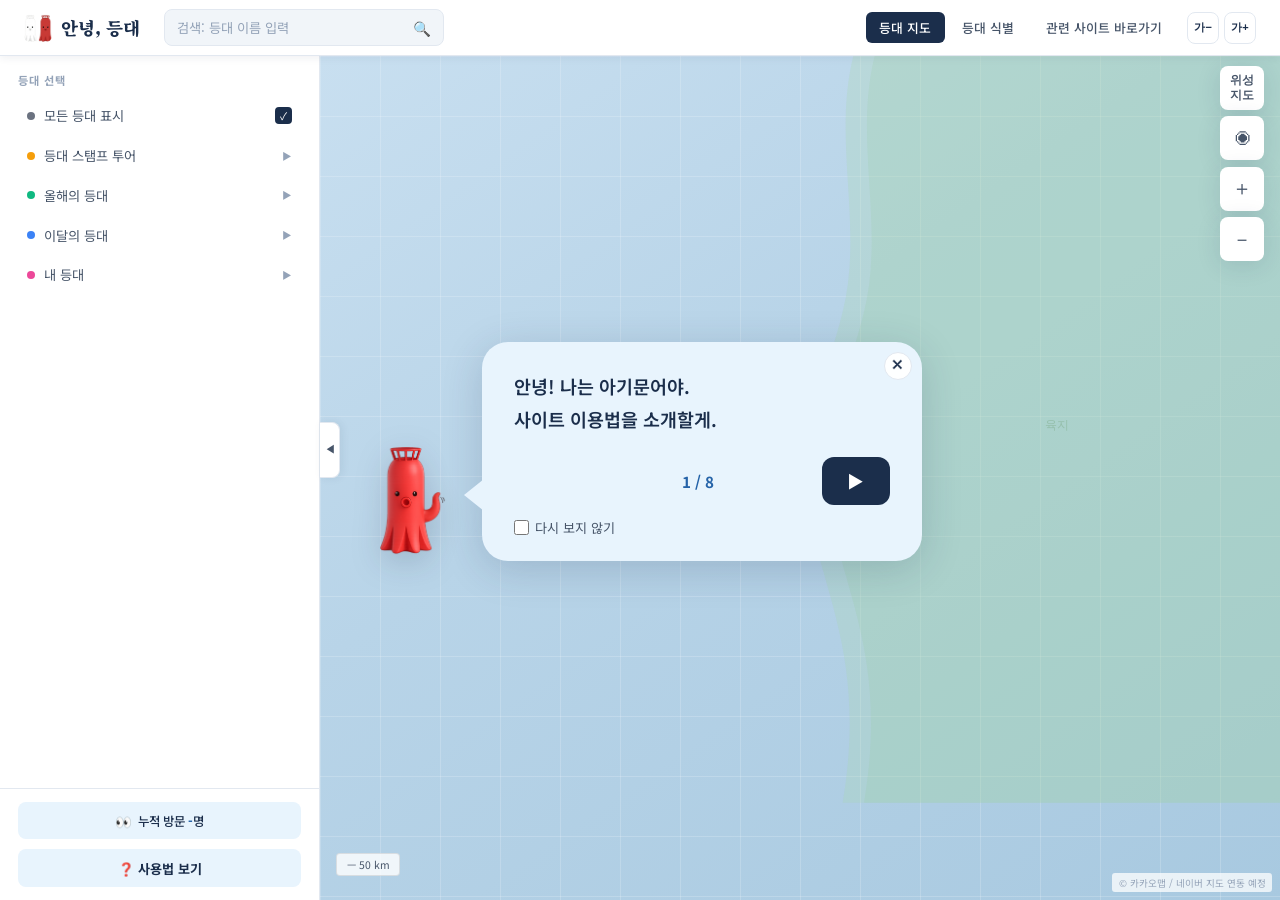
==== index.html @ 9ef46d55 "Add files via upload" ====
<!DOCTYPE html>
<html lang="ko">
<head>
<meta charset="UTF-8">
<meta name="viewport" content="width=device-width, initial-scale=1.0">
<title>안녕, 등대</title>
<link rel="preconnect" href="https://fonts.googleapis.com">
<link href="https://fonts.googleapis.com/css2?family=Noto+Sans+KR:wght@300;400;500;700&family=Noto+Serif+KR:wght@600;900&display=swap" rel="stylesheet">

<link rel="stylesheet" href="style.css">

<!-- config.js 먼저 불러오기 (API 키) -->
<script src="config.js"></script>
<script src="lighthouses.js"></script>
<script src="lighthouses_custom.js"></script>  
<script src="stamp_data.js"></script>
<script src="year_data.js"></script> 
<script src="monthly_lighthouse.js"></script>
</head>
<body>

<!-- 아이콘 심볼 정의 (화면에 보이지 않음) -->
<svg style="display:none" aria-hidden="true">
  <symbol id="icon-lighthouse" viewBox="0 0 24 24" fill="none">
    <path d="M10 21V10.5L12 3l2 7.5V21" stroke="currentColor" stroke-width="1.5" stroke-linejoin="round" stroke-linecap="round"/>
    <path d="M8.5 21h7" stroke="currentColor" stroke-width="1.5" stroke-linecap="round"/>
    <path d="M10.3 13.5h3.4M10.1 17h3.8" stroke="currentColor" stroke-width="1.3" stroke-linecap="round"/>
    <path d="M8.7 6.3l-1.7-1M15.3 6.3l1.7-1" stroke="currentColor" stroke-width="1.3" stroke-linecap="round"/>
  </symbol>
</svg>
<!-- 링크 모음 오버레이 -->
<div id="links-overlay">
  <div id="links-card">
    <div id="links-title">관련사이트 바로가기</div>
    <button id="links-close">✕</button>
    <div id="links-body">
      <a href="https://cafe.naver.com/lighthousetour" target="_blank" class="link-item link-item-compact">
        <span class="link-icon">☕</span>
        <div class="link-info">
          <div class="link-name">커뮤니티 바로가기</div>
        </div>
        <span class="link-arrow">→</span>
      </a>
      <a href="https://www.lighthouse-museum.or.kr/sea/passport" target="_blank" class="link-item link-item-compact">
        <span class="link-icon">🏆</span>
        <div class="link-info">
          <div class="link-name">스탬프투어 신청하기</div>
        </div>
        <span class="link-arrow">→</span>
        </a>
      <a href="https://island.theksa.co.kr/" target="_blank" class="link-item link-item-compact">
        <span class="link-icon">🛳️</span>
        <div class="link-info">
          <div class="link-name">선박 예약하기</div>
        </div>
        <span class="link-arrow">→</span>
        </a>

      <!-- 체험숙소 신청하기 섹션 -->
      <div class="link-section-title no-border">체험숙소 신청하기</div>
      <div class="link-section-desc">등대 관사에서 즐기는 특별한 하룻밤,<br>지금 예약하세요</div>
      <a href="https://yeosu.mof.go.kr/ko/page.do?menuIdx=3971" target="_blank" class="link-item link-item-compact">
        <div class="link-info">
          <div class="link-name">거문도 등대</div>
        </div>
        <span class="link-arrow">→</span>
      </a>
      <a href="https://ulsan.mof.go.kr/ko/page.do?menuIdx=844" target="_blank" class="link-item link-item-compact">
        <div class="link-info">
          <div class="link-name">간절곶 등대</div>
        </div>
        <span class="link-arrow">→</span>
      </a>
      <a href="https://busan.mof.go.kr/ko/experience/lighthouse3/receptUser.do?menuIdx=4593" target="_blank" class="link-item link-item-compact">
        <div class="link-info">
          <div class="link-name">가덕도 등대</div>
        </div>
        <span class="link-arrow">→</span>
      </a>

      <div id="visit-counter-modal" class="visit-counter">
        <span class="visit-counter-icon">👀</span>
        <span class="visit-counter-text">누적 방문 <span id="visit-count-num-modal">-</span>명</span>
      </div>
      </div>
      </div>
    </div>
  </div>
</div>

<!-- ── HEADER ── -->
<header id="header">
  <a href="index.html" class="logo">
    <img src="문어등대.png" style="width:28px; height:28px; border-radius:6px; object-fit:cover;">
    <span>안녕, 등대</span>
  </a>

  <div class="header-search" style="position:relative;">
  <input type="text" id="search-input" placeholder="검색: 등대 이름 입력" autocomplete="off">
  <span class="search-icon">🔍</span>
  <!-- ★ 추가: 검색 결과 드롭다운 -->
  <div id="search-dropdown"></div>
</div>

<nav>
    <a href="#" class="active">등대 지도</a>
    <a href="news.html">등대 식별</a>
    <a href="#" id="btn-links">관련 사이트 바로가기</a>
    <div class="font-size-control">
      <button id="font-size-down" title="글자 작게">가−</button>
      <button id="font-size-up" title="글자 크게">가+</button>
    </div>
  </nav>
</header>


<!-- ── APP LAYOUT ── -->
<div id="app">

  <!-- 패널 토글 버튼 -->
  <button id="panel-toggle" title="패널 접기/펼치기">◀</button>

  <!-- LEFT PANEL -->
  <aside id="panel">

    <!-- 옵션 필터 -->
    <div class="panel-section">
      <div class="panel-section-title">등대 선택</div>
      <div class="filter-list" id="filter-list">

        <!-- 모든 등대 표시 -->
        <div class="filter-item" id="btn-all">
          <div class="filter-check" id="check-all">✓</div>
          <div class="filter-dot" style="background:#6b7280;"></div>
          모든 등대 표시 <span id="cnt-all" style="font-size:10px;color:#9ca3af;margin-left:2px"></span>
        </div>

        <!-- 스탬프 투어 -->
        <div class="filter-group">
          <div class="filter-item filter-parent" id="toggle-stamp">
            <div class="filter-dot" style="background:#f59e0b;"></div>
            등대 스탬프 투어 <span id="cnt-stamp" style="font-size:10px;color:#9ca3af;margin-left:2px"></span>
            <span class="filter-arrow" id="arrow-stamp">▶</span>
          </div>
          <div class="filter-children" id="stamp-group">
            <div class="filter-item filter-child" data-group="stamp" data-key="stamp-all">
              <div class="filter-check">✓</div>모두 표시
            </div>
            <div class="filter-item filter-child" data-group="stamp" data-key="stamp-beautiful">
              <div class="filter-check">✓</div>아름다운 등대 <span id="cnt-stamp-beautiful" style="font-size:10px;color:#9ca3af"></span>
            </div>
            <div class="filter-item filter-child" data-group="stamp" data-key="stamp-history">
              <div class="filter-check">✓</div>역사가 있는 등대 <span id="cnt-stamp-history" style="font-size:10px;color:#9ca3af"></span>
            </div>
            <div class="filter-item filter-child" data-group="stamp" data-key="stamp-fun">
              <div class="filter-check">✓</div>재미있는 등대 <span id="cnt-stamp-fun" style="font-size:10px;color:#9ca3af"></span>
            </div>
            <div class="filter-item filter-child" data-group="stamp" data-key="stamp-rich">
              <div class="filter-check">✓</div>풍요의 등대 <span id="cnt-stamp-rich" style="font-size:10px;color:#9ca3af"></span>
            </div>
            <div class="filter-item filter-child" data-group="stamp" data-key="stamp-healing">
              <div class="filter-check">✓</div>힐링의 등대 <span id="cnt-stamp-healing" style="font-size:10px;color:#9ca3af"></span>
            </div>
            <div class="filter-item filter-child" data-group="stamp" data-key="stamp-sunrise">
              <div class="filter-check">✓</div>일출이 멋진 등대 <span id="cnt-stamp-sunrise" style="font-size:10px;color:#9ca3af"></span>
            </div>
            <a href="https://www.lighthouse-museum.or.kr/sea/passport" target="_blank" class="stamp-site-link">
              → 관련 사이트 보러가기
            </a>
          </div>
        </div>

        <!-- 올해의 등대 -->
        <div class="filter-group">
          <div class="filter-item filter-parent" id="toggle-year">
            <div class="filter-dot" style="background:#10b981;"></div>
            올해의 등대 <span id="cnt-year" style="font-size:10px;color:#9ca3af;margin-left:2px"></span>
            <span class="filter-arrow" id="arrow-year">▶</span>
          </div>
          <div class="filter-children" id="year-group">
            <div class="filter-item filter-child" data-group="year" data-key="year-all">
              <div class="filter-check">✓</div>모두 표시
            </div>
            <div class="filter-item filter-child" data-group="year" data-key="year-2025">
              <div class="filter-check">✓</div>2025
            </div>
            <div class="filter-item filter-child" data-group="year" data-key="year-2024">
              <div class="filter-check">✓</div>2024
            </div>
            <div class="filter-item filter-child" data-group="year" data-key="year-2023">
              <div class="filter-check">✓</div>2023
            </div>
            <div class="filter-item filter-child" data-group="year" data-key="year-2022">
              <div class="filter-check">✓</div>2022
            </div>
            <div class="filter-item filter-child" data-group="year" data-key="year-2021">
              <div class="filter-check">✓</div>2021
            </div>
            <div class="filter-item filter-child" data-group="year" data-key="year-2019">
              <div class="filter-check">✓</div>2019
            </div>
          </div>
        </div>

        <!-- 이달의 등대 -->
        <div class="filter-group">
          <div class="filter-item filter-parent" id="toggle-month">
            <div class="filter-dot" style="background:#3b82f6;"></div>
            이달의 등대 <span id="cnt-month" style="font-size:10px;color:#9ca3af;margin-left:2px"></span>
            <span class="filter-arrow" id="arrow-month">▶</span>
          </div>
          <div class="filter-children" id="month-group">
            <div class="filter-item filter-child" data-group="month" data-key="month-all">
              <div class="filter-check">✓</div>모두 표시
            </div>
            <div class="month-selects">
              <select id="month-year-select" class="month-select">
                <option value="">년도 선택</option>
                <option>2026</option><option>2025</option><option>2024</option><option>2023</option>
                <option>2022</option><option>2021</option><option>2020</option>
                <option>2019</option>
              </select>
              <select id="month-month-select" class="month-select">
                <option value="">월 선택</option>
                <option value="1">1월</option><option value="2">2월</option>
                <option value="3">3월</option><option value="4">4월</option>
                <option value="5">5월</option><option value="6">6월</option>
                <option value="7">7월</option><option value="8">8월</option>
                <option value="9">9월</option><option value="10">10월</option>
                <option value="11">11월</option><option value="12">12월</option>
              </select>
              <a href="https://www.lighthouse-museum.or.kr/sea/article/lighthouse/list" target="_blank" class="stamp-site-link">
              → 관련 사이트 보러가기
            </a>
         </div>
        </div>
      </div>

        <!-- 내 등대 -->
        <div class="filter-group">
          <div class="filter-item filter-parent" id="toggle-my">
            <div class="filter-dot" style="background:#ec4899;"></div>
            내 등대
            <span class="filter-arrow" id="arrow-my">▶</span>
          </div>
          <div class="filter-children" id="my-group">
            <div class="filter-item filter-child" data-group="my" data-key="my-visited">
              <div class="filter-check">✓</div>다녀온 등대
            </div>
            <div class="filter-item filter-child" data-group="my" data-key="my-wishlist">
              <div class="filter-check">✓</div>가고 싶은 등대
            </div>
          </div>
        </div>
    </div>
  </div>

  <div class="panel-footer">
    <div id="visit-counter" class="visit-counter">
      <span class="visit-counter-icon">👀</span>
      <span class="visit-counter-text">누적 방문 <span id="visit-count-num">-</span>명</span>
    </div>
    <button id="btn-tutorial" class="btn-tutorial">❓ 사용법 보기</button>
  </div>
  </aside>

  <!-- MAP -->
  <div id="map-wrap">
    <div id="map-container">

      <!-- 해안선 SVG (장식) -->
      <svg class="map-coast" viewBox="0 0 900 700" preserveAspectRatio="xMidYMid slice" xmlns="http://www.w3.org/2000/svg">
        <path d="M500,0 C480,80 510,160 490,240 C470,320 440,360 460,440 C480,520 510,580 490,700 L900,700 L900,0 Z"
              fill="rgba(168,216,168,0.25)" />
        <path d="M520,0 C500,80 530,160 510,240 C490,320 460,360 480,440 C500,520 530,580 510,700 L900,700 L900,0 Z"
              fill="rgba(144,200,144,0.15)" />
        <text x="680" y="350" fill="rgba(100,150,100,0.3)" font-size="11" font-family="sans-serif">육지</text>
        <text x="180" y="400" fill="rgba(255,255,255,0.25)" font-size="11" font-family="sans-serif">동해</text>
      </svg>

      <!-- 마커들 -->
      <div id="markers-layer"></div>

      <!-- 지도 컨트롤 -->
      <div class="map-controls">
        <button class="map-ctrl-btn layer-btn" title="레이어">위성<br>지도</button>
        <button class="map-ctrl-btn" title="현위치">⦿</button>
        <button class="map-ctrl-btn" title="확대">＋</button>
        <button class="map-ctrl-btn" title="축소">－</button>
      </div>

      <!-- 모바일 전용: 글자 크기 슬라이더 -->
      <div class="mobile-font-size-slider">
        <span class="font-size-slider-label">가</span>
        <input type="range" id="mobile-font-size-range" min="0" max="4" step="1" value="1">
        <span class="font-size-slider-label big">가</span>
      </div>

      <div class="map-scale">— 50 km</div>
      <div class="map-attr">© 카카오맵 / 네이버 지도 연동 예정</div>
    </div>
  </div>
</div>

<!-- 등대 사진 전체화면 뷰어 -->
<div id="idx-photo-viewer" onclick="document.getElementById('idx-photo-viewer').style.display='none'" style="
  display:none; position:fixed; inset:0; background:rgba(0,0,0,.92);
  z-index:9999; flex-direction:column; align-items:center; justify-content:center;">
  <button onclick="document.getElementById('idx-photo-viewer').style.display='none'" style="
    position:absolute; top:16px; right:16px; background:rgba(255,255,255,.15);
    border:none; color:#fff; font-size:20px; width:40px; height:40px;
    border-radius:50%; cursor:pointer;">✕</button>
  <img id="idx-photo-viewer-img" onclick="event.stopPropagation()" style="max-width:100%; max-height:85vh; object-fit:contain;">
</div>

<!-- 사용법 튜토리얼 -->
<div id="tutorial-overlay">
  <div class="tutorial-highlight" id="tutorial-highlight"></div>
  <div class="tutorial-wrap" id="tutorial-wrap">
    <img id="tutorial-mascot-img" class="tutorial-mascot-img" src="tutorial-mascot-1.png" alt="등대 안내자">
    <div class="tutorial-bubble" id="tutorial-bubble">
      <button class="tutorial-skip-btn" id="tutorial-skip-btn" title="닫기">✕</button>
      <div class="tutorial-bubble-tail"></div>
      <div class="tutorial-text" id="tutorial-text"></div>
      <div class="tutorial-bottom-row">
        <button class="tutorial-prev-btn" id="tutorial-prev-btn">◀</button>
        <span class="tutorial-progress" id="tutorial-progress"></span>
        <button class="tutorial-next-btn" id="tutorial-next-btn">▶</button>
      </div>
      <label class="tutorial-dismiss-row">
        <input type="checkbox" id="tutorial-dismiss-checkbox">
        다시 보지 않기
      </label>
    </div>
  </div>
</div>

<!-- 팝업 -->
      <div id="popup">
       <div style="position:relative;">
          <div class="popup-img" id="popup-img">
            <div class="popup-img-placeholder" id="popup-emoji">🏛️</div>
            <button class="popup-close" id="popup-close">✕</button>
          </div>
          <div style="position:absolute; bottom:-18px; right:12px; z-index:10;">
            <button id="btn-my-star" onclick="openMyLhModal()" title="내 등대 저장" style="width:36px;height:36px;border-radius:50%;border:2px solid var(--white);background:var(--white);font-size:20px;cursor:pointer;display:flex;align-items:center;justify-content:center;box-shadow:0 2px 8px rgba(0,0,0,0.15);transition:all .15s;">☆</button>
          </div>
        </div>
        <div class="popup-body">
          <div class="popup-header-link" id="popup-header-link">
            <div class="popup-name" id="popup-name">등대 이름</div>
          </div>
          <div class="popup-meta" id="popup-meta"></div>

<!-- 날씨 -->
<div class="popup-weather">
  <div class="weather-icon">☀️</div>
  <div class="weather-info">
    <div class="weather-temp" id="popup-temp">—°</div>
    <div class="weather-desc" id="popup-weather-desc">날씨 정보 준비 중</div>
  </div>
</div>

<!-- 길찾기 버튼 -->
<div class="dir-buttons">
  <button class="dir-btn dir-naver" id="btn-naver">
    네이버지도 길찾기
  </button>
  <button class="dir-btn dir-kakao" id="btn-kakao">
    카카오맵 길찾기
  </button>
</div>

<!-- 정보 더보기 버튼 -->
<button id="btn-detail" style="
  width:100%; padding:.65rem;
  margin-top:.8rem;
  background:var(--white);
  color:var(--navy);
  border:1.5px solid var(--gray2);
  border-radius:8px;
  font-family:var(--font-sans);
  font-size:.82rem; font-weight:600;
  cursor:pointer;
  display:flex; align-items:center; justify-content:center; gap:.4rem;
  transition:background .15s, border-color .15s;
" onmouseover="this.style.background='var(--sky)';this.style.borderColor='var(--ocean)'"
   onmouseout="this.style.background='var(--white)';this.style.borderColor='var(--gray2)'">
  상세정보 보기 &nbsp;›
</button>
        </div>
      </div>

<!-- 모바일 하단 내비게이션 바 -->
<nav id="mobile-nav">
  <button class="mobile-nav-item" id="mobile-sheet-btn">
    <span class="mobile-nav-label">등대 선택</span>
  </button>
  <div style="width:1px; min-width:1px; height:30px; background:#ddd; flex-shrink:0;"></div>  <a href="news.html" class="mobile-nav-item">
    <span class="mobile-nav-label">등대 식별</span>
  </a>
  <div style="width:1px; min-width:1px; height:30px; background:#ddd; flex-shrink:0;"></div>  <button class="mobile-nav-item" id="mobile-links-btn">
    <span class="mobile-nav-label">관련사이트</span>
  </button>
  <div style="width:1px; min-width:1px; height:30px; background:#ddd; flex-shrink:0;"></div>  <button class="mobile-nav-item" id="mobile-tutorial-btn">
    <span class="mobile-nav-label">사용법</span>
  </button>
</nav>

<!-- 모바일 하단 시트 (필터/팝업 공용) -->
<div id="mobile-sheet">
  <div id="mobile-sheet-handle">
    <div id="mobile-sheet-handle-bar"></div>
  </div>
  <div id="mobile-sheet-content"></div>
</div>
<div id="mobile-overlay"></div>

<!-- toast -->
<div id="toast"></div>

<script>
  // stamp_data.js 전역 변수로 연결
window.STAMP_DATA = (typeof STAMP_DATA !== "undefined") ? STAMP_DATA : [];

// 올해의 등대 데이터 매칭 (이름 + 좌표 오차범위)
function findYearData(name, lat, lng) {
  if (!window.YEAR_DATA) return null;
  const clean = n => n.replace(/\s/g, "").replace(/\(.*?\)/g, "");
  return window.YEAR_DATA.find(y => {
    const nameMatch = clean(y.name) === clean(name);
    if (!nameMatch) return false;
    if (!y.lat || !y.lng) return true;
    return Math.abs(y.lat - lat) <= 0.01 && Math.abs(y.lng - lng) <= 0.01;
  }) || null;
}

// 이달의 등대 데이터 매칭 (이름만 비교, 공백 제거)
function findMonthlyData(name, lat, lng) {
  if (!window.MONTHLY_LIGHTHOUSE_DATA) return null;
  const clean = n => n.replace(/\s+/g, "");
  const cleanName = clean(name);

  // 동명이인 등대 예외 처리: 이름만으로 구분 안 되는 경우, 좌표로 한 번 더 확인
  const DUPLICATE_NAME_COORDS = {
    "대진항남방파제등대": { lat: 36.5581667, lng: 129.4345556 },
  };
  const exception = DUPLICATE_NAME_COORDS[cleanName];
  if (exception) {
    if (lat == null || lng == null) return null;
    const isMatch = Math.abs(lat - exception.lat) <= 0.001 && Math.abs(lng - exception.lng) <= 0.001;
    return isMatch ? (window.MONTHLY_LIGHTHOUSE_DATA.find(m => clean(m.name) === cleanName) || null) : null;
  }

  return window.MONTHLY_LIGHTHOUSE_DATA.find(m => clean(m.name) === cleanName) || null;
}

function findStampData(name, lat, lng) {
  if (!window.STAMP_DATA) return null;
  const clean = n => n.replace(/\s/g, "").replace(/\(.*?\)/g, "");
  const cleanName = clean(name);

  // 1순위: 이름 일치하는 후보 먼저 필터
  const nameCandidates = window.STAMP_DATA.filter(s =>
    s.name === name || clean(s.name) === cleanName
  );

  if (!nameCandidates.length) return null;

  // 좌표가 없으면 이름만으로 첫 번째 반환
  if (!lat || !lng) return nameCandidates[0];

  // 2순위: 좌표 0.001도 이내인 것 찾기
  const stampLat = s => parseFloat((s.gps || "").split(",")[0]?.trim());
  const stampLng = s => parseFloat((s.gps || "").split(",")[1]?.trim());

  const matched = nameCandidates.find(s => {
    const sLat = stampLat(s);
    const sLng = stampLng(s);
    if (isNaN(sLat) || isNaN(sLng)) return true; // 좌표 없으면 이름 일치만으로 허용
    return Math.abs(sLat - lat) <= 0.001 && Math.abs(sLng - lng) <= 0.001;
  });

  return matched || null;
}
// 두 좌표 사이 거리 계산 (Haversine 공식, 단위: km)
function calcDistance(lat1, lng1, lat2, lng2) {
  const R = 6371;
  const dLat = (lat2 - lat1) * Math.PI / 180;
  const dLng = (lng2 - lng1) * Math.PI / 180;
  const a =
    Math.sin(dLat/2) * Math.sin(dLat/2) +
    Math.cos(lat1 * Math.PI / 180) * Math.cos(lat2 * Math.PI / 180) *
    Math.sin(dLng/2) * Math.sin(dLng/2);
  return R * 2 * Math.atan2(Math.sqrt(a), Math.sqrt(1-a));
}

// 내 위치 저장 (페이지 로드 시 한 번만 요청)
let myLat = null;
let myLng = null;

if (navigator.geolocation) {
  navigator.geolocation.getCurrentPosition(
    pos => {
      myLat = pos.coords.latitude;
      myLng = pos.coords.longitude;
    },
    err => {
      console.log("위치 권한 거부 또는 오류:", err.message);
    }
  );
}

// ════════════════════════════════════════
//  데이터 — 나중에 API로 교체할 부분
// ════════════════════════════════════════
const LIGHTHOUSES = [ ];

// 태그 정보
const TAG_INFO = {
  stamp: { label: "스탬프 투어", color: "#fef3c7", text: "#92400e", dot: "#f59e0b" },
  month: { label: "이달의 등대", color: "#dbeafe", text: "#1e40af", dot: "#3b82f6" },
  year:  { label: "올해의 등대", color: "#d1fae5", text: "#065f46", dot: "#10b981" },
};

// 스탬프 카테고리 → 라벨 매핑
const STAMP_CAT_LABEL = {
  "아름": "아름다운 등대",
  "역사": "역사가 있는 등대",
  "재미": "재미있는 등대",
  "풍요": "풍요의 등대",
  "힐링": "힐링의 등대",
  "일출": "일출이 멋진 등대",
};

// ════════════════════════════════════════
//  상태
// ════════════════════════════════════════
let activeId = null;
let searchQuery = "";

// ════════════════════════════════════════
//  유틸
// ════════════════════════════════════════
function showToast(msg) {
  const t = document.getElementById("toast");
  t.textContent = msg;
  t.classList.add("show");
  setTimeout(() => t.classList.remove("show"), 2200);
}

function getFilteredList() {
  const showStamp = filterState.stamp.size > 0;
  const showYear  = filterState.year.size  > 0;
  const showMonth = filterState.month.size > 0;
  const showMyVisited  = filterState.my.has('my-visited');
  const showMyWishlist = filterState.my.has('my-wishlist');
  const myVisited  = getMyLh('visited');
  const myWishlist = getMyLh('wishlist');
  const allData = [...LIGHTHOUSES, ...(window.REAL_LIGHTHOUSES || [])];

  // 스탬프 카테고리 필터 키 → category 매핑
  const stampCatMap = {
    "stamp-beautiful": "아름",
    "stamp-history":   "역사",
    "stamp-fun":       "재미",
    "stamp-rich":      "풍요",
    "stamp-healing":   "힐링",
    "stamp-sunrise":   "일출",
  };
  // 현재 체크된 스탬프 카테고리 목록
  const activeStampCats = Object.entries(stampCatMap)
    .filter(([key]) => filterState.stamp.has(key))
    .map(([, cat]) => cat);

  return allData.filter(lh => {
    const cleanQ = searchQuery.replace(/\s/g, '');
    const matchSearch = !cleanQ || lh.name.replace(/\s/g, '').includes(cleanQ) || (lh.region || "").replace(/\s/g, '').includes(cleanQ);    if (!matchSearch) return false;
    if (!searchQuery) {
      // 스탬프 투어: 카테고리 매칭
      let matchStamp = false;
      if (lh.tags.includes("stamp") && showStamp) {
        const stampInfo = window.STAMP_DATA
          ? window.STAMP_DATA.find(s => {
              const clean = n => n.replace(/\s/g, "").replace(/등대$/, "");
              return clean(s.name) === clean(lh.name);
            })
          : null;
        if (stampInfo) {
          if (filterState.stamp.has("stamp-all")) {
            matchStamp = true;
          } else {
            matchStamp = activeStampCats.includes(stampInfo.category);
          }
        } else {
          matchStamp = filterState.stamp.has("stamp-all") || filterState.stamp.size > 0;
        }
      }
      const lhId = String(lh.id || lh.name);
      const matchFilter =
        matchStamp ||
        (lh.tags.includes("year")  && showYear)  ||
        (lh.tags.includes("month") && showMonth) ||
        (showMyVisited  && myVisited.has(lhId))  ||
        (showMyWishlist && myWishlist.has(lhId));
      return matchFilter;
    }
    return true;
  });
}
// ════════════════════════════════════════
//  마커 렌더링
// ════════════════════════════════════════
const MARKER_COLORS = {
  stamp: "#f59e0b",
  month: "#3b82f6",
  year:  "#10b981",
  my:    "#ec4899",
  default: "#6b7280",
};

function getMarkerColor(lh) {
  const id = String(lh.id || lh.name);
  const myFilterOn = filterState.my.has('my-visited') || filterState.my.has('my-wishlist');
  if (myFilterOn) {
    const visited  = getMyLh('visited');
    const wishlist = getMyLh('wishlist');
    if (visited.has(id) || wishlist.has(id)) return MARKER_COLORS.my;
  }
  if (lh.tags.includes("stamp")) return MARKER_COLORS.stamp;
  if (lh.tags.includes("month")) return MARKER_COLORS.month;
  if (lh.tags.includes("year"))  return MARKER_COLORS.year;
  return MARKER_COLORS.default;
}

function renderMarkers() {
  const layer = document.getElementById("markers-layer");
  layer.innerHTML = "";
  const filtered = getFilteredList();

  filtered.forEach(lh => {
    const el = document.createElement("div");
    el.className = "marker" + (lh.id === activeId ? " active" : "");
    el.style.left = lh.mapX + "%";
    el.style.top  = lh.mapY + "%";

    const color = getMarkerColor(lh);
    el.innerHTML = `
      <div class="marker-pin" style="background:${color};">
        <span>${lh.emoji}</span>
      </div>
      <div class="marker-label">${lh.name.replace(/\n/g, ' ')}</div>
    `;
    el.addEventListener("click", () => openPopup(lh, el));
    layer.appendChild(el);
  });
}

function selectLighthouse(lh) {
  // 이전 선택 마커 복원 (id 기준으로 현재 마커 배열에서 다시 찾기)
  if (window.selectedLhId && window.selectedLhId !== lh.id) {
    const prevMarker = (window.REAL_LIGHTHOUSE_MARKERS || [])
      .find(m => String(m._lhId) === String(window.selectedLhId));
    if (prevMarker) {
      prevMarker.setImage(window.selectedMarkerOriginalImage || markerImages.none);
    } else if (window.selectedMarker) {
      window.selectedMarker.setMap(null); // 임시 생성된 마커 제거
    }
    window.selectedMarker = null;
    window.selectedMarkerOriginalImage = null;
    window.selectedLhId = null;
  }
  if (window.searchMarker) {
    window.searchMarker.setMap(null);
    window.searchMarker = null;
  }
  // lh에 해당하는 실제 마커 객체 찾기
  const markerObj = window.REAL_LIGHTHOUSE_MARKERS
    ? window.REAL_LIGHTHOUSE_MARKERS.find(m => String(m._lhId) === String(lh.id))
    : null;

  if (markerObj) {
    if (window.selectedLhId !== lh.id) {
      window.selectedMarkerOriginalImage = markerObj.getImage();
    }
    markerObj.setImage(markerImages.selected);
    markerObj.setMap(window.kakaoMap);
    window.selectedMarker = markerObj;
    window.selectedLhId = lh.id;
} else if (window.kakaoMap && lh.lat && lh.lng) {
  const pos2 = new kakao.maps.LatLng(lh.lat, lh.lng);
  const newMarker = new kakao.maps.Marker({
    position: pos2,
    image: markerImages.selected,
    map: window.kakaoMap,
    zIndex: 10,
  });
  newMarker._lhId = lh.id;
  window.selectedMarker = newMarker;
  window.selectedMarkerOriginalImage = null;
  window.selectedLhId = lh.id;  // ← 추가
}

  if (window.kakaoMap && lh.lat && lh.lng) {
    const pos = new kakao.maps.LatLng(lh.lat, lh.lng);
    window.kakaoMap.setLevel(5);

    const isMobile = window.innerWidth <= 768;
    if (!isMobile) {
      const mapContainer = document.getElementById("map-container");
      const mapWidth = mapContainer.offsetWidth;
      const panelW = 320;
      const popupW = 300;
      const visibleCenterX = panelW + (mapWidth - panelW - popupW) / 2;
      const fullCenterX = panelW + (mapWidth - panelW) / 2;
      const offsetPx = visibleCenterX - fullCenterX;
      const proj = window.kakaoMap.getProjection();
      const centerPoint = proj.pointFromCoords(pos);
      centerPoint.x -= offsetPx;
      window.kakaoMap.setCenter(proj.coordsFromPoint(centerPoint));
    } else {
      // 모바일: 헤더(56px) ~ 팝업(top:20vh) 사이 빈 공간 정중앙에 마커 핀을 둠
      const headerH = 56; // style.css의 --header-h 값과 동일하게 유지
      const pinH = 38;     // makeMarkerImage()로 만든 핀 아이콘 높이
      const margin = 8;
      const popupTopPx = window.innerHeight * 0.25; // style.css #popup의 top:25vh
      let targetY = (headerH + popupTopPx) / 2 + pinH / 2;
      const minY = headerH + pinH + margin;
      const maxY = popupTopPx - margin;
      if (targetY < minY) targetY = minY;
      if (targetY > maxY) targetY = maxY;
      const containerCenterY = (window.innerHeight + headerH) / 2;
      const proj = window.kakaoMap.getProjection();
      const cp = proj.pointFromCoords(pos);
      cp.y += (containerCenterY - targetY);
      window.kakaoMap.setCenter(proj.coordsFromPoint(cp));
    }
  }

  openPopup(lh, null);
}

// ════════════════════════════════════════
//  팝업
// ════════════════════════════════════════

function openPopup(lh, markerEl) {
  activeId = lh.id;
  const popup = document.getElementById("popup");
  popup.scrollTop = 0;

  // 내용 채우기
  document.getElementById("popup-emoji").textContent = lh.emoji;

  // 등대 이미지 로드
  const popupImg = document.getElementById('popup-img');
  const popupEmoji = document.getElementById('popup-emoji');
  popupImg.style.backgroundImage = '';
  popupImg.style.cursor = '';
  popupImg.onclick = null;
  popupEmoji.style.display = '';
  fetch(`${CONFIG.WEATHER_API_URL}/image?name=${encodeURIComponent(lh.name.replace(/\\n/g,' ').trim())}&id=${encodeURIComponent(lh.id)}`)
    .then(r => r.json())
    .then(data => {
      if (data.url) {
        popupImg.style.backgroundImage = `url(${data.url})`;
        popupImg.style.backgroundSize = 'contain';
        popupImg.style.backgroundPosition = 'center';
        popupImg.style.backgroundRepeat = 'no-repeat';
        popupImg.style.backgroundColor = '#fff';
        popupImg.style.cursor = 'pointer';
        popupImg.onclick = () => {
          document.getElementById('idx-photo-viewer-img').src = data.url;
          document.getElementById('idx-photo-viewer').style.display = 'flex';
        };
        popupEmoji.style.display = 'none';
      }
    })
    .catch(() => {});

window.currentPopupLh = lh;
updateMyStarBtn(lh);
document.getElementById("popup-name").textContent = lh.name.replace(/\n/g, ' ');
document.getElementById("popup-header-link").onclick = () => {
  const params = new URLSearchParams({
  id:     lh.id   || "",
  name:   (lh.name || "").replace(/\n/g, ' '),
  nameEn: lh.nameEn || "",
  sea:    lh.sea  || "",
  light: lh.light || "",
  lat:    lh.lat  || "",
  lng:    lh.lng  || "",
  region: lh.region || "",
  desc:   lh.desc   || "",
  tags:   (lh.tags  || []).join(","),
  stampCategory: lh.stampCategory || "",
});
window.location.href = `detail.html?${params.toString()}`;
};

  // 태그 배지
  const metaEl = document.getElementById("popup-meta");
  const badges = [];

  // 스탬프 투어 라벨: 카테고리가 있으면 세부 테마로, 없으면 표시 안 함
  if (lh.tags && lh.tags.includes("stamp") && lh.stampCategory) {
    const catLabel = STAMP_CAT_LABEL[lh.stampCategory] || "스탬프 투어";
    badges.push(`<span class="popup-badge" style="background:#fef3c7;color:#92400e;">스탬프 투어 - ${catLabel}</span>`);
  }

// 올해의 등대, 이달의 등대 라벨 (연도/월 포함)
  (lh.tags || []).filter(t => t !== "stamp").forEach(t => {
    const info = TAG_INFO[t];
    if (!info) return;
    let label = info.label;
    if (t === "year" && lh.yearData && lh.yearData.year) {
      label = `${lh.yearData.year} ${info.label}`;
    } else if (t === "month" && lh.monthlyData && lh.monthlyData.year && lh.monthlyData.month) {
      const mm = String(lh.monthlyData.month).padStart(2, "0");
      label = `${lh.monthlyData.year}.${mm} ${info.label}`;
    }
    badges.push(`<span class="popup-badge" style="background:${info.color};color:${info.text};">${label}</span>`);
  });

  metaEl.innerHTML = badges.join("");

  document.getElementById("btn-detail").onclick = () => {
  const params = new URLSearchParams({
    id:     lh.id   || "",
    name:   (lh.name || "").replace(/\n/g, ' '),
    nameEn: lh.nameEn || "",
    sea:    lh.sea  || "",
    light: lh.light || "",
    lat:    lh.lat  || "",
    lng:    lh.lng  || "",
    region: lh.region || "",
    desc:   lh.desc   || "",
    tags:   (lh.tags  || []).join(","),
    stampCategory: lh.stampCategory || "",
  });
  window.open(`detail.html?${params.toString()}`, "_blank");
};

  // 길찾기 딥링크
  document.getElementById("btn-naver").onclick = () => {
    const url = `https://map.naver.com/p/search/${encodeURIComponent(lh.name)}?c=${lh.lng},${lh.lat},15,0,0,0,dh`;
    window.open(url, "_blank");
    showToast("네이버 지도로 이동합니다");
  };
  document.getElementById("btn-kakao").onclick = () => {
    const url = `https://map.kakao.com/?q=${encodeURIComponent(lh.name)}`;
    window.open(url, "_blank");
    showToast("카카오맵으로 이동합니다");
  };

  const stamp = findStampData(lh.name, lh.lat, lh.lng);

  // 날씨 불러오기
document.getElementById("popup-temp").textContent = "—°";
document.getElementById("popup-weather-desc").textContent = "날씨 불러오는 중...";
fetch(`${CONFIG.WEATHER_API_URL}/?lat=${lh.lat}&lng=${lh.lng}`)
  .then(r => r.json())
  .then(data => {
    const temp = Math.round(data.main.temp);
    const desc = data.weather[0].description;
    const icon = data.weather[0].icon;
    const wind = data.wind.speed.toFixed(1);
    const humidity = data.main.humidity;
    document.getElementById("popup-temp").textContent = temp + "°C";
    document.getElementById("popup-weather-desc").textContent =
      `${desc} · 💨 ${wind}m/s · 💧 ${humidity}%`;
    document.querySelector(".popup-weather .weather-icon").innerHTML =
      `<img src="https://openweathermap.org/img/wn/${icon}@2x.png" style="width:40px;height:40px;">`;
  })
  .catch(() => {
    document.getElementById("popup-weather-desc").textContent = "날씨 정보를 불러올 수 없어요";
  });

  // 팝업 표시 (오른쪽 고정)
  popup.classList.add("visible");
  popup.style.animation = "none";
  popup.offsetHeight;
  popup.style.animation = "";

  // 모바일: 스크롤 필요 여부 확인 (overflow > 0 이면 내용이 잘린 상태)
  if (isMobileDevice()) {
    setTimeout(() => {
      const overflow = popup.scrollHeight - popup.clientHeight;
      if (overflow > 0) {
        // 1순위: 여백 압축
        popup.classList.add('popup-compact');
        const overflow2 = popup.scrollHeight - popup.clientHeight;

        // 2순위: 여백 압축으로도 부족하면 사진 높이만 줄이기
        if (overflow2 > 0) {
          const imgEl = document.getElementById('popup-img');
          if (imgEl) {
            const reduced = Math.max(60, imgEl.offsetHeight - overflow2 - 8);
            imgEl.style.height = reduced + 'px';
          }
        }
      } else {
        popup.classList.remove('popup-compact');
      }
    }, 100);
  }
  // 클릭한 마커를 지도 중앙으로 이동 (시각적 효과)
  const layer = document.getElementById("markers-layer");
const mapWrap = document.getElementById("map-wrap");
if (markerEl && layer && mapWrap) {
  const mapRect = mapWrap.getBoundingClientRect();
  const markerRect = markerEl.getBoundingClientRect();
  const markerCenterX = markerRect.left - mapRect.left + markerRect.width / 2;
  const markerCenterY = markerRect.top  - mapRect.top  + markerRect.height / 2;
  const mapCenterX = (mapRect.width - 300) / 2;
  const mapCenterY = mapRect.height / 2;
  const offsetX = mapCenterX - markerCenterX;
  const offsetY = mapCenterY - markerCenterY;
  const currentLeft = parseFloat(layer.style.left || 0);
  const currentTop  = parseFloat(layer.style.top  || 0);
  layer.style.transition = "left .5s cubic-bezier(.4,0,.2,1), top .5s cubic-bezier(.4,0,.2,1)";
  layer.style.left = (currentLeft + offsetX) + "px";
  layer.style.top  = (currentTop  + offsetY) + "px";
}
}

function closePopup() {
  if (window._nameOverlay) { window._nameOverlay.setMap(null); window._nameOverlay = null; }
  document.getElementById("popup").classList.remove("visible");
  document.getElementById("popup").classList.remove("popup-compact");
  document.getElementById("popup-img").style.height = '';
  activeId = null;
  renderMarkers();
}

document.getElementById("popup-close").addEventListener("click", (e) => {
  e.stopPropagation();
  // 팝업 닫기 + 마커 정리
  if (window._nameOverlay) { window._nameOverlay.setMap(null); window._nameOverlay = null; }
  if (window.selectedMarker) {
    if (window.selectedMarkerOriginalImage) {
      window.selectedMarker.setImage(window.selectedMarkerOriginalImage);
    } else {
      window.selectedMarker.setMap(null);
    }
    window.selectedMarker = null;
    window.selectedMarkerOriginalImage = null;
    window.selectedLhId = null;
  }
  closePopup();
});

// ════════════════════════════════════════
//  내 등대 (localStorage)
// ════════════════════════════════════════
function getMyLh(type) {
  try { return new Set(JSON.parse(localStorage.getItem('lh-my-' + type) || '[]')); }
  catch { return new Set(); }
}
function saveMyLh(type, set) {
  try { localStorage.setItem('lh-my-' + type, JSON.stringify([...set])); }
  catch {}
}

function openMyLhModal() {
  const lh = window.currentPopupLh;
  if (!lh) return;
  const id = String(lh.id || lh.name);
  const visited  = getMyLh('visited');
  const wishlist = getMyLh('wishlist');

  // 현재 상태를 임시 변수에 저장 (저장 버튼 누르기 전까진 실제로 안 바뀜)
  let tempVisited  = new Set(visited);
  let tempWishlist = new Set(wishlist);

  let modal = document.getElementById('my-lh-modal');
  if (modal) modal.remove();

  modal = document.createElement('div');
  modal.id = 'my-lh-modal';
  modal.style.cssText = `
    position:fixed; inset:0; z-index:9999;
    background:rgba(0,0,0,0.45);
    display:flex; align-items:center; justify-content:center;
  `;
  modal.innerHTML = `
    <div style="background:#fff;border-radius:16px;padding:0;max-width:300px;width:90%;box-shadow:0 8px 40px rgba(0,0,0,0.18);overflow:hidden;">
      <div style="padding:20px 20px 0;">
        <div style="display:flex;justify-content:space-between;align-items:center;margin-bottom:4px;">
          <div style="font-size:1rem;font-weight:800;color:var(--navy);">${lh.name.replace(/\n/g,' ')}</div>
          <button onclick="document.getElementById('my-lh-modal').remove()" style="background:none;border:none;font-size:1.2rem;cursor:pointer;color:var(--gray3);padding:0 0 0 8px;">✕</button>
        </div>
        <div style="font-size:0.8rem;color:var(--gray3);margin-bottom:16px;">저장할 목록를 선택하세요</div>
      </div>
      <div style="border-top:1px solid var(--gray1);">
        <div id="my-modal-row-visited" onclick="toggleTempMyLh('visited')" style="display:flex;align-items:center;justify-content:space-between;padding:14px 20px;cursor:pointer;border-bottom:1px solid var(--gray1);">
          <div style="display:flex;align-items:center;gap:10px;">
            <span style="font-size:1.2rem;">🆗</span>
            <span style="font-size:0.95rem;font-weight:600;color:var(--navy);">다녀온 등대</span>
          </div>
          <div id="my-modal-check-visited" style="width:22px;height:22px;border-radius:50%;border:2px solid var(--gray2);display:flex;align-items:center;justify-content:center;font-size:13px;font-weight:700;transition:all .15s;"></div>
        </div>
        <div id="my-modal-row-wishlist" onclick="toggleTempMyLh('wishlist')" style="display:flex;align-items:center;justify-content:space-between;padding:14px 20px;cursor:pointer;">
          <div style="display:flex;align-items:center;gap:10px;">
            <span style="font-size:1.2rem;">⭐</span>
            <span style="font-size:0.95rem;font-weight:600;color:var(--navy);">가고싶은 등대</span>
          </div>
          <div id="my-modal-check-wishlist" style="width:22px;height:22px;border-radius:50%;border:2px solid var(--gray2);display:flex;align-items:center;justify-content:center;font-size:13px;font-weight:700;transition:all .15s;"></div>
        </div>
      </div>
      <div style="padding:14px 20px;">
        <button id="my-modal-save-btn" style="width:100%;padding:.7rem;background:var(--navy);color:#fff;border:none;border-radius:10px;font-size:.95rem;font-weight:700;cursor:pointer;font-family:var(--font-sans);">저장</button>
      </div>
    </div>
  `;
  document.body.appendChild(modal);

  // 체크 UI 초기 반영
  renderTempMyLhUI(id, tempVisited, tempWishlist);

  // 항목 클릭 토글
  window._myLhTemp = { id, tempVisited, tempWishlist };
  window.toggleTempMyLh = function(type) {
    const t = window._myLhTemp;
    if (type === 'visited') {
      t.tempVisited.has(t.id) ? t.tempVisited.delete(t.id) : t.tempVisited.add(t.id);
    } else {
      t.tempWishlist.has(t.id) ? t.tempWishlist.delete(t.id) : t.tempWishlist.add(t.id);
    }
    renderTempMyLhUI(t.id, t.tempVisited, t.tempWishlist);
  };

  // 저장 버튼
  document.getElementById('my-modal-save-btn').onclick = function() {
    const t = window._myLhTemp;
    saveMyLh('visited',  t.tempVisited);
    saveMyLh('wishlist', t.tempWishlist);
    updateMyStarBtn(window.currentPopupLh);

    // 마커 색 실시간 업데이트
    const lh = window.currentPopupLh;
    if (lh && window.MARKER_OVERLAY_MAP) {
      const el = window.MARKER_OVERLAY_MAP.get(String(lh.id || lh.name));
      if (el) {
        const pin = el.querySelector('.kakao-marker-pin');
        if (pin) pin.style.background = getMarkerColor(lh);
      }
    }

    document.getElementById('my-lh-modal').remove();
  };

  // 바깥 클릭 닫기
  modal.addEventListener('click', e => {
    if (e.target === modal) modal.remove();
  });
}

function renderTempMyLhUI(id, tempVisited, tempWishlist) {
  const cv = document.getElementById('my-modal-check-visited');
  const cw = document.getElementById('my-modal-check-wishlist');
  if (cv) {
    cv.style.background = tempVisited.has(id) ? 'var(--navy)' : '#fff';
    cv.style.borderColor = tempVisited.has(id) ? 'var(--navy)' : 'var(--gray2)';
    cv.style.color = '#fff';
    cv.textContent = tempVisited.has(id) ? '✓' : '';
  }
  if (cw) {
    cw.style.background = tempWishlist.has(id) ? 'var(--navy)' : '#fff';
    cw.style.borderColor = tempWishlist.has(id) ? 'var(--navy)' : 'var(--gray2)';
    cw.style.color = '#fff';
    cw.textContent = tempWishlist.has(id) ? '✓' : '';
  }
}

function updateMyStarBtn(lh) {
  if (!lh) return;
  const id = String(lh.id || lh.name);
  const visited  = getMyLh('visited');
  const wishlist = getMyLh('wishlist');
  const btn = document.getElementById('btn-my-star');
  if (btn) btn.textContent = (visited.has(id) || wishlist.has(id)) ? '⭐' : '☆';
}

// ════════════════════════════════════════
//  필터 상태 — JS 객체가 유일한 진실
// ════════════════════════════════════════
// 각 그룹의 체크 상태를 JS Set으로 관리
const filterState = {
  stamp: new Set(),
  year:  new Set(),
  month: new Set(),
  my:    new Set(),
};

// 필터 상태를 localStorage에 저장/복원 (페이지 이동 후에도 유지)
function saveFilterState() {
  try {
    localStorage.setItem('lh-filter-state', JSON.stringify({
      stamp: [...filterState.stamp],
      year:  [...filterState.year],
      month: [...filterState.month],
      my:    [...filterState.my],
    }));
  } catch (e) {}
}
function restoreFilterState() {
  try {
    const saved = JSON.parse(localStorage.getItem('lh-filter-state'));
    if (saved) {
      filterState.stamp = new Set(saved.stamp || []);
      filterState.year  = new Set(saved.year  || []);
      filterState.month = new Set(saved.month || []);
      filterState.my    = new Set(saved.my    || []);
    } else {
      // 저장된 기록이 없는 첫 방문자: '모든 등대 표시'를 기본값으로
      filterState.stamp = new Set(["stamp-all","stamp-beautiful","stamp-history","stamp-fun","stamp-rich","stamp-healing","stamp-sunrise"]);
      filterState.year  = new Set(["year-all","year-2025","year-2024","year-2023","year-2022","year-2021","year-2020","year-2019"]);
      filterState.month = new Set(["month-all"]);
    }
  } catch (e) {}
}
restoreFilterState();

// 그룹별 전체 키 목록 (모두 표시 제외)
const GROUP_KEYS = {
  stamp: ["stamp-beautiful","stamp-history","stamp-fun","stamp-rich","stamp-healing","stamp-sunrise"],
  year:  ["year-2025","year-2024","year-2023","year-2022","year-2021","year-2019"],
  month: [],
  my:    ["my-visited","my-wishlist"],
};

// ── UI를 상태에 맞게 동기화 ──
function syncFilterUI() {
  // 자식 항목 체크 표시
  document.querySelectorAll(".filter-child").forEach(el => {
    const group = el.dataset.group;
    const key   = el.dataset.key;
    el.classList.toggle("checked", filterState[group].has(key));
  });

  // 최상단 '모든 등대 표시': 모든 그룹의 -all이 체크되어 있으면 체크
  const allChecked =
    filterState.stamp.has("stamp-all") &&
    filterState.year.has("year-all")   &&
    filterState.month.has("month-all");
  document.getElementById("check-all").parentElement.classList.toggle("checked", allChecked);
  saveFilterState();
}

// ── 그룹의 -all 상태를 개별 항목에 맞게 자동 업데이트 ──
function syncGroupAll(group) {
  const keys = GROUP_KEYS[group];
  if (!keys.length) return; // month 그룹은 개별 항목 없음
  const allIndividualChecked = keys.every(k => filterState[group].has(k));
  if (allIndividualChecked) {
    filterState[group].add(group + "-all");
  } else {
    filterState[group].delete(group + "-all");
  }
}

// ── 드롭다운 토글 ──
["stamp","year","month","my"].forEach(group => {
  document.getElementById("toggle-" + group).addEventListener("click", () => {
    const children = document.getElementById(group + "-group");
    const arrow    = document.getElementById("arrow-" + group);
    const isOpen   = children.classList.contains("open");
    children.classList.toggle("open", !isOpen);
    arrow.style.transform = isOpen ? "" : "rotate(90deg)";
  });
});

// ── 자식 항목 클릭 ──
document.querySelectorAll(".filter-child").forEach(el => {
  el.addEventListener("click", () => {
    const group = el.dataset.group;
    const key   = el.dataset.key;
    const isAll = key.endsWith("-all");

    if (isAll) {
      // 모두 표시 클릭 → 그룹 전체 토글
      if (filterState[group].has(key)) {
        // 이미 체크 → 전체 해제
        filterState[group].clear();
      } else {
        // 체크 → 전체 선택
        filterState[group].add(key);
        GROUP_KEYS[group].forEach(k => filterState[group].add(k));
      }
    } else {
      // 개별 항목 토글
      if (filterState[group].has(key)) {
        filterState[group].delete(key);
      } else {
        filterState[group].add(key);
      }
      syncGroupAll(group); // -all 자동 연동
    }

    syncFilterUI();
    renderMarkers();
    if (window.redrawLighthouseMarkers) window.redrawLighthouseMarkers();
  });
});

// ── 최상단 '모든 등대 표시' 클릭 ──
document.getElementById("btn-all").addEventListener("click", () => {
  const isCurrentlyAll =
    filterState.stamp.has("stamp-all") &&
    filterState.year.has("year-all")   &&
    filterState.month.has("month-all");

  if (isCurrentlyAll) {
    // 전체 해제
    filterState.stamp.clear();
    filterState.year.clear();
    filterState.month.clear();
  } else {
    // 전체 선택
    filterState.stamp = new Set(["stamp-all","stamp-beautiful","stamp-history","stamp-fun","stamp-rich","stamp-healing","stamp-sunrise"]);
    filterState.year  = new Set(["year-all","year-2025","year-2024","year-2023","year-2022","year-2021","year-2020","year-2019"]);
    filterState.month = new Set(["month-all"]);
  }

  syncFilterUI();
  closePopup();
  renderMarkers();
   if (window.redrawLighthouseMarkers) window.redrawLighthouseMarkers();
});

// ── 이달의 등대 년도/월 선택 ──
document.getElementById("month-year-select").addEventListener("change", () => {
  // 년도 선택 시 month-all 해제, month 필터 활성화
  const yearVal = document.getElementById("month-year-select").value;
  if (yearVal) {
    filterState.month.delete("month-all");
    filterState.month.add("month-year");
  } else {
    filterState.month.delete("month-year");
  }
  // 월 선택 초기화
  document.getElementById("month-month-select").value = "";
  syncFilterUI();
  renderMarkers(); 
  if (window.redrawLighthouseMarkers) window.redrawLighthouseMarkers();
});
document.getElementById("month-month-select").addEventListener("change", () => {
  renderMarkers(); 
  if (window.redrawLighthouseMarkers) window.redrawLighthouseMarkers();
});
// 초기 UI 동기화
syncFilterUI();

// ════════════════════════════════════════
//  검색
// ════════════════════════════════════════
// 검색 드롭다운 렌더 함수 (신규 추가)
function renderSearchDropdown() {
  const dropdown = document.getElementById("search-dropdown");
  const query = searchQuery.trim();

  // 검색어 없으면 드롭다운 숨김
  if (!query) {
    dropdown.classList.remove("visible");
    dropdown.innerHTML = "";
    return;
  }

  const allData = [...LIGHTHOUSES, ...(window.REAL_LIGHTHOUSES || [])];
  const cleanQuery = query.replace(/\s/g, '');
  const results = allData.filter(lh =>
    lh.name.replace(/\s/g, '').includes(cleanQuery) || (lh.region || "").replace(/\s/g, '').includes(cleanQuery)
  );

  if (!results.length) {
    dropdown.innerHTML = `<div class="search-no-result">검색 결과가 없습니다</div>`;
  } else {
    dropdown.innerHTML = results.map(lh => `
      <div class="search-result-item" data-id="${lh.id}">
        <div>
          <div class="sr-name">${lh.name.replace(/\n/g, ' ')}</div>
          <div class="sr-region">${lh.region || ""}</div>
        </div>
      </div>
    `).join("");

    // 항목 클릭 시 지도 이동 + 팝업 오픈
    dropdown.querySelectorAll(".search-result-item").forEach(item => {
      item.addEventListener("click", () => {
        const lh = allData.find(l => String(l.id) === String(item.dataset.id));
        if (!lh) return;
        selectLighthouse(lh);
        dropdown.classList.remove("visible");
        document.getElementById("search-input").value = lh.name.replace(/\n/g, ' ');
      });
    });
  }

  dropdown.classList.add("visible");
}

// 기존 검색 이벤트 핸들러 교체
document.getElementById("search-input").addEventListener("input", e => {
  searchQuery = e.target.value.trim();
  renderSearchDropdown(); // ← 드롭다운에 결과 표시
});

// 검색창 바깥 클릭 시 드롭다운 닫기
document.addEventListener("click", e => {
  if (!e.target.closest(".header-search")) {
    document.getElementById("search-dropdown").classList.remove("visible");
  }
});
// 링크 모음 오버레이
document.getElementById("btn-links").addEventListener("click", e => {
  e.preventDefault();
  document.getElementById("links-overlay").classList.add("visible");
});
document.getElementById("links-close").addEventListener("click", () => {
  document.getElementById("links-overlay").classList.remove("visible");
});
document.getElementById("links-overlay").addEventListener("click", e => {
  if (e.target === document.getElementById("links-overlay")) {
    document.getElementById("links-overlay").classList.remove("visible");
  }
});
// ── 패널 접기/펼치기 ──
const panelToggleBtn = document.getElementById("panel-toggle");
panelToggleBtn.addEventListener("click", () => {
  const panel  = document.getElementById("panel");
  const isOpen = !panel.classList.contains("collapsed");

  if (isOpen) {
    panel.classList.add("collapsed");
    panelToggleBtn.textContent = "▶";
    panelToggleBtn.style.left = "0";
  } else {
    panel.classList.remove("collapsed");
    panelToggleBtn.textContent = "◀";
    panelToggleBtn.style.left = "var(--panel-w)";
  }

  setTimeout(() => {
    if (window.kakaoMap) kakao.maps.event.trigger(window.kakaoMap, "resize");
  }, 310);
});
// ── 지도 확대/축소 버튼 ──
document.querySelectorAll(".map-ctrl-btn").forEach(btn => {
  btn.addEventListener("click", () => {
    if (!window.kakaoMap) return;
    const title = btn.getAttribute("title");
    if (title === "확대") window.kakaoMap.setLevel(window.kakaoMap.getLevel() - 1, { animate: { duration: 300 } });
    if (title === "축소") window.kakaoMap.setLevel(window.kakaoMap.getLevel() + 1, { animate: { duration: 300 } });
    if (title === "현위치") {
      if (myLat && myLng) {
        window.kakaoMap.setLevel(6, { animate: { duration: 300 } });
        window.kakaoMap.panTo(new kakao.maps.LatLng(myLat, myLng));      }
    }
    if (title === "레이어") {
      const isSatellite = window.kakaoMap.getMapTypeId() === kakao.maps.MapTypeId.HYBRID;
      window.kakaoMap.setMapTypeId(isSatellite ? kakao.maps.MapTypeId.ROADMAP : kakao.maps.MapTypeId.HYBRID);
      btn.innerHTML = isSatellite ? "위성<br>지도" : "일반<br>지도";
    }
  });
});
renderMarkers();

// ════════════════════════════════════════
//  카카오 지도 초기화
// ════════════════════════════════════════
function loadKakaoMap() {
  const script = document.createElement("script");
  script.src = `https://dapi.kakao.com/v2/maps/sdk.js?appkey=${CONFIG.KAKAO_MAP_KEY}&autoload=false&libraries=services,clusterer`;
  script.onload = function () {
    kakao.maps.load(function () {

      // 가짜 지도 요소 숨기기
      document.getElementById("markers-layer").style.display = "none";
      document.querySelector(".map-coast").style.display    = "none";
      document.querySelector(".map-scale").style.display    = "none";

      // 카카오 지도 생성
      const container = document.getElementById("map-container");
      const options   = {
        center: new kakao.maps.LatLng(36.0, 127.8),
        level: 13
      };
      const map = new kakao.maps.Map(container, options);
      window.kakaoMap = map;

      kakao.maps.event.addListener(map, "click", () => {
      if (isMobileDevice()) return;
      closePopup();
});

      markerImages = {
      stamp:    makeMarkerImage("#f59e0b"),
      year:     makeMarkerImage("#10b981"),
      month:    makeMarkerImage("#3b82f6"),
      my:       makeMarkerImage("#ec4899"),
      none:     makeMarkerImage("#6b7280"),
      selected: makeMarkerImage("#ef4444", 1.3),
    };
      
      // 내 위치 마커 (지도 로드 후)
if (navigator.geolocation) {
  navigator.geolocation.getCurrentPosition(pos => {
    const locOverlay = new kakao.maps.CustomOverlay({
      position: new kakao.maps.LatLng(pos.coords.latitude, pos.coords.longitude),
      content: '<div class="my-location-marker"></div>',
      zIndex: 5,
    });
    locOverlay.setMap(map);
  });
}
      
      // 해양조사원 API로 실제 등대 데이터 불러오기
      loadLighthouseData(map);
      // 등대 마커 찍기
      window.MARKER_OVERLAY_MAP = new Map();

      LIGHTHOUSES.forEach(lh => {
        const position = new kakao.maps.LatLng(lh.lat, lh.lng);
        const markerColor = getMarkerColor(lh);

        const el = document.createElement("div");
        el.dataset.lhId = String(lh.id || lh.name);
        el.innerHTML = `
          <div style="display:flex;flex-direction:column;align-items:center;cursor:pointer;filter:drop-shadow(0 2px 6px rgba(27,46,75,.3));">
            <div class="kakao-marker-pin" style="width:36px;height:36px;background:${markerColor};border-radius:50% 50% 50% 0;transform:rotate(-45deg);display:flex;align-items:center;justify-content:center;border:2.5px solid white;">
              <span style="transform:rotate(45deg);font-size:.95rem;">${lh.emoji}</span>
            </div>
            <div style="margin-top:4px;background:white;color:#1b2e4b;font-size:.65rem;font-weight:700;padding:.15rem .5rem;border-radius:4px;box-shadow:0 1px 4px rgba(0,0,0,.12);white-space:nowrap;max-width:80px;overflow:hidden;text-overflow:ellipsis;text-align:center;">${lh.name.replace(/\n/g, ' ')}</div>
          </div>`;
        el.style.cursor = "pointer";
        el.addEventListener("click", function () {
          map.panTo(position);
          openPopup(lh, null);
        });

        const customOverlay = new kakao.maps.CustomOverlay({
          position, content: el, yAnchor: 1.1
        });
        customOverlay.setMap(map);
        window.MARKER_OVERLAY_MAP.set(String(lh.id || lh.name), el);
      });
    });
  };
  document.head.appendChild(script);
}

let markerImages = {};
function makeMarkerImage(color, scale = 1) {
  const w = Math.round(32 * scale);
  const h = Math.round(38 * scale);
  const offsetX = Math.round(16 * scale);
  const svg = `<svg xmlns="http://www.w3.org/2000/svg" width="${w}" height="${h}" viewBox="0 0 32 38">
    <path d="M16 3 C9 3 3.5 8.5 3.5 15.5 C3.5 21 8 26 16 35 C24 26 28.5 21 28.5 15.5 C28.5 8.5 23 3 16 3 Z" fill="${color}"/>
    <circle cx="16" cy="15" r="4" fill="white"/>
  </svg>`;
  const url = "data:image/svg+xml;base64," + btoa(unescape(encodeURIComponent(svg)));
  return new kakao.maps.MarkerImage(url, new kakao.maps.Size(w, h), { offset: new kakao.maps.Point(offsetX, h) });
}

// ════════════════════════════════════════
//  해양조사원 등대표 API 호출 (XML 방식)
// ════════════════════════════════════════
async function loadLighthouseData(map) {
  try {
    const data = [...LIGHTHOUSE_DATA, ...LIGHTHOUSE_CUSTOM_DATA];
    console.log(`✅ 등대 ${data.length}개 로드 완료`);

    const clusterer = new kakao.maps.MarkerClusterer({
      map,
      averageCenter: true,
      minLevel: 6,
      minClusterSize: 6,
      styles: [{
        width: "44px", height: "44px",
        background: "rgba(245,158,11,.85)",
        borderRadius: "50%",
        color: "#fff",
        textAlign: "center",
        lineHeight: "44px",
        fontSize: "13px",
        fontWeight: "700",
        border: "2px solid white",
        boxShadow: "0 2px 8px rgba(0,0,0,.2)"
      }]
    });
    window._clusterer = clusterer; // 튜토리얼 6단계에서 잠깐 숨기기 위해 외부 노출


    window.REAL_LIGHTHOUSES = [];
    const markers = [];

    // 카테고리 매핑
    const stampCatMap = {
      "stamp-beautiful": "아름",
      "stamp-history":   "역사",
      "stamp-fun":       "재미",
      "stamp-rich":      "풍요",
      "stamp-healing":   "힐링",
      "stamp-sunrise":   "일출",
    };

    // 필터 변경 시 마커 다시 그리기
    window.redrawLighthouseMarkers = function() {
      // 클러스터 색상 결정
const clusterColor = filterState.month.size > 0 && filterState.year.size === 0 && filterState.stamp.size === 0
  ? "rgba(59,130,246,.85)"   // 파란 (이달의 등대만)
  : filterState.year.size > 0 && filterState.stamp.size === 0 && filterState.month.size === 0
  ? "rgba(16,185,129,.85)"   // 초록 (올해의 등대만)
  : filterState.stamp.size > 0 && filterState.year.size === 0 && filterState.month.size === 0
  ? "rgba(245,158,11,.85)"   // 노란 (스탬프만)
  : "rgba(107,114,128,.85)"; // 회색 (모두 or 혼합)
clusterer.setStyles([{
  width: "44px", height: "44px",
  background: clusterColor,
  borderRadius: "50%",
  color: "#fff", textAlign: "center",
  lineHeight: "44px", fontSize: "13px", fontWeight: "700",
  border: "2px solid white", boxShadow: "0 2px 8px rgba(0,0,0,.2)"
}]);
// 필터 하나만 단독으로 켰는지 여부 (개별 마커 색상 강제 지정용)
const onlyStampFilter = filterState.month.size === 0 && filterState.year.size === 0 && filterState.stamp.size > 0;
const onlyYearFilter  = filterState.stamp.size === 0 && filterState.month.size === 0 && filterState.year.size > 0;
const onlyMonthFilter = filterState.stamp.size === 0 && filterState.year.size === 0 && filterState.month.size > 0;
      const activeStampCats = Object.entries(stampCatMap)
        .filter(([key]) => filterState.stamp.has(key))
        .map(([, cat]) => cat);
      const showAll = filterState.stamp.has("stamp-all");

      clusterer.clear();
      const newMarkers = [];

      // 모든 등대 표시 상태 판단
      const isShowAll =
        filterState.stamp.has("stamp-all") &&
        filterState.year.has("year-all");

      // stamp 필터
      const showStamp2 = filterState.stamp.size > 0 && (showAll || activeStampCats.length > 0);
      // year 필터
      const activeYears = ["2025","2024","2023","2022","2021","2019"]
        .filter(y => filterState.year.has("year-" + y))
        .map(Number);
      const showAllYear = filterState.year.has("year-all");
      const showYear2 = filterState.year.size > 0 && (showAllYear || activeYears.length > 0);
      // month 필터
      const showAllMonth = filterState.month.has("month-all");
      const selectedMonthYear = parseInt(document.getElementById("month-year-select").value) || null;
      const selectedMonthMonth = parseInt(document.getElementById("month-month-select").value) || null;
      const showMonth2 = filterState.month.size > 0;

      // 아무것도 선택 안 했으면 아무것도 표시 안 함
      const showMyVisited2  = filterState.my.has('my-visited');
      const showMyWishlist2 = filterState.my.has('my-wishlist');
      const myVisited2  = getMyLh('visited');
      const myWishlist2 = getMyLh('wishlist');
      if (!isShowAll && !showStamp2 && !showYear2 && !showMonth2 && !showMyVisited2 && !showMyWishlist2) return;
      window.REAL_LIGHTHOUSES.forEach(lh => {
        const isStamp = lh.tags.includes("stamp");
        const isYear  = lh.tags.includes("year");
        const isNone  = !isStamp && !isYear;

        let shouldShow = false;

        if (isShowAll) {
          // 모든 등대 표시: 전부 보임
          shouldShow = true;
        } else {
          if (isStamp && showStamp2) {
            if (showAll || (lh.stampCategory && activeStampCats.includes(lh.stampCategory))) {
              shouldShow = true;
            }
          }
          if (isYear && showYear2) {
            if (showAllYear || (lh.yearData && activeYears.includes(lh.yearData.year))) {
              shouldShow = true;
            }
          }
          if (lh.tags.includes("month") && showMonth2) {
            if (showAllMonth) {
              shouldShow = true;
            } else if (selectedMonthYear && lh.monthlyData) {
              if (lh.monthlyData.year === selectedMonthYear) {
                if (!selectedMonthMonth || lh.monthlyData.month === selectedMonthMonth) {
                  shouldShow = true;
                }
              }
            }
          }
          // isNone은 모든 등대 표시일 때만 보임 (개별 필터에서는 숨김)
          const lhId2 = String(lh.id || lh.name);
          if (showMyVisited2  && myVisited2.has(lhId2))  shouldShow = true;
          if (showMyWishlist2 && myWishlist2.has(lhId2)) shouldShow = true;
        }

        if (!shouldShow) return;

      const position = new kakao.maps.LatLng(lh.lat, lh.lng);
        const lhId3 = String(lh.id || lh.name);
        const isMyLh = (showMyVisited2 && myVisited2.has(lhId3)) || (showMyWishlist2 && myWishlist2.has(lhId3));
        const markerImage = isMyLh ? (markerImages.my || markerImages.none)
                 : onlyStampFilter ? markerImages.stamp
                 : onlyYearFilter ? markerImages.year
                 : onlyMonthFilter ? markerImages.month
                 : isStamp ? markerImages.stamp
                 : isYear ? markerImages.year
                 : lh.tags.includes("month") ? markerImages.month
                 : markerImages.none;
        const marker = new kakao.maps.Marker({ position, image: markerImage });
        marker._lhId = lh.id;

// 클릭 시 이름 말풍선 + 팝업/시트
kakao.maps.event.addListener(marker, "click", () => {
  // 이전 말풍선 제거
  if (window._nameOverlay) {
    window._nameOverlay.setMap(null);
    window._nameOverlay = null;
  }
  // 이전 선택 마커 복원 (id 기준으로 현재 마커 배열에서 다시 찾기)
  if (window.selectedLhId && window.selectedLhId !== lh.id) {
    const prevMarker = (window.REAL_LIGHTHOUSE_MARKERS || [])
      .find(m => String(m._lhId) === String(window.selectedLhId));
    if (prevMarker) {
      prevMarker.setImage(window.selectedMarkerOriginalImage || markerImages.none);
    } else if (window.selectedMarker) {
      window.selectedMarker.setMap(null); // 필터 비활성 상태로 임시 생성된 마커 제거
    }
    window.selectedMarker = null;
    window.selectedMarkerOriginalImage = null;
    window.selectedLhId = null;
  }

  // 현재 마커 빨간색으로 (이미 선택된 마커면 원래색 다시 저장하지 않음)
  if (window.selectedLhId !== lh.id) {
    window.selectedMarkerOriginalImage = marker.getImage();
  }
  marker.setImage(markerImages.selected);
  window.selectedMarker = marker;
  window.selectedLhId = lh.id;

  // 이름 말풍선
  const nameOverlay = new kakao.maps.CustomOverlay({
    position,
    content: `<div style="
      background:white; color:#1b2e4b;
      font-size:.72rem; font-weight:700;
      padding:.3rem .7rem; border-radius:6px;
      box-shadow:0 2px 8px rgba(0,0,0,.2);
      white-space:nowrap; margin-top:0px;
    ">${lh.name.replace(/\n/g, ' ')}</div>`,
    yAnchor: -0.3,
    zIndex: 10,
  });
  nameOverlay.setMap(map);
  window._nameOverlay = nameOverlay;

  if (isMobileDevice() && window.kakaoMap) {
    const headerH = 56; // style.css의 --header-h 와 동일하게 유지
    const pinH = 38;     // makeMarkerImage()로 만든 핀 아이콘 높이
    const margin = 8;
    const popupTopPx = window.innerHeight * 0.25; // style.css #popup의 top:25vh
    let targetY = (headerH + popupTopPx) / 2 + pinH / 2;
    const minY = headerH + pinH + margin;
    const maxY = popupTopPx - margin;
    if (targetY < minY) targetY = minY;
    if (targetY > maxY) targetY = maxY;
    const containerCenterY = (window.innerHeight + headerH) / 2;
    const proj = window.kakaoMap.getProjection();
    const cp = proj.pointFromCoords(position);
    cp.y += (containerCenterY - targetY);
    window.kakaoMap.setCenter(proj.coordsFromPoint(cp));
  }

  openPopup(lh, null);
});

newMarkers.push(marker);
      });

      window.REAL_LIGHTHOUSE_MARKERS = newMarkers;       
      clusterer.addMarkers(newMarkers);
    };
    data.forEach(item => {
      const lat = item.lat;
      const lng = item.lng;
      const name = item.name;
      if (!lat || !lng || !name) return;

      // 스탬프 데이터 매칭
      const stamp = findStampData(name, lat, lng);
      const yearInfo = findYearData(name, lat, lng);
      const monthlyInfo = findMonthlyData(name, lat, lng);

      window.REAL_LIGHTHOUSES.push({
        id: item.id, name,
        nameEn: item.nameEn || "",
        sea: item.sea || "",
        region: item.sea,
        desc: "",
        emoji: stamp ? "🏆" : yearInfo ? "🌟" : "🔦",
        tags: [
          ...(stamp ? ["stamp"] : []),
          ...(yearInfo ? ["year"] : []),
          ...(monthlyInfo ? ["month"] : []),
        ],
        stampCategory: stamp ? stamp.category : null,
        yearData: yearInfo || null,
        monthlyData: monthlyInfo || null,
        ferry: [], reserveUrl: "#",
        contact: stamp ? stamp.contact : "",
        openTime: stamp ? stamp.openDate : "",
        light: item.light || "",
        lat, lng
      });

      // 초기 마커는 REAL_LIGHTHOUSES만 채우고, 실제 표시는 redrawLighthouseMarkers가 담당
    });

    // 처음 로드 시 바로 필터 적용해서 표시
    window.redrawLighthouseMarkers();
    console.log(`✅ 등대 데이터 ${markers.length}개 로드 완료`);

    // detail.html에서 "지도로 돌아가기"로 돌아온 경우, 그 등대를 바로 선택
    const focusId = new URLSearchParams(window.location.search).get("focus");
    if (focusId) {
      const target = window.REAL_LIGHTHOUSES.find(l => String(l.id) === String(focusId));
      if (target) selectLighthouse(target);
    }
    // 필터 카운트 표시
    (function() {
      const all = window.REAL_LIGHTHOUSES || [];
      const sd  = window.STAMP_DATA || [];
      const yd  = window.YEAR_DATA  || [];
      const md  = window.MONTHLY_LIGHTHOUSE_DATA || [];

      const clean = n => n.replace(/\s/g, "").replace(/\(.*?\)/g, "");
      // 전체
      const el = id => document.getElementById(id);
      const set = (id, n) => { if(el(id)) el(id).textContent = `(${n}개)`; };

      set('cnt-all',   all.length);

      // 스탬프
      const stampAll = all.filter(lh => lh.tags.includes('stamp'));
      set('cnt-stamp', stampAll.length);

      const catMap = {
        'stamp-beautiful': '아름', 'stamp-history': '역사',
        'stamp-fun': '재미',       'stamp-rich':    '풍요',
        'stamp-healing': '힐링',   'stamp-sunrise': '일출',
      };
      Object.entries(catMap).forEach(([key, cat]) => {
        const cnt = stampAll.filter(lh => {
          const info = sd.find(s => clean(s.name) === clean(lh.name));
          return info && info.category === cat;
        }).length;
        set(`cnt-${key}`, cnt);
      });

      // 올해의 등대
      const yearAll = all.filter(lh => lh.tags.includes('year'));
      set('cnt-year', yearAll.length);

      // 이달의 등대
      const monthAll = all.filter(lh => lh.tags.includes('month'));
      set('cnt-month', monthAll.length);
    })();

  } catch (err) {
    console.error("❌ 등대 로드 실패:", err);
  }
}
// 지도 로드 시작
loadKakaoMap();

// ── 모바일 전용 기능 ──
const isMobileDevice = () => window.innerWidth <= 768;

// ── 하단 시트 3단계 스냅 시스템 ──
const mobileSheet        = document.getElementById("mobile-sheet");
const mobileOverlay      = document.getElementById("mobile-overlay");
const mobileSheetContent = document.getElementById("mobile-sheet-content");
const handle             = document.getElementById("mobile-sheet-handle");

// 3단계 스냅 높이
const SNAP_PEEK = 100;                      // 상태1: 최소화 (이름만)
const SNAP_HALF = window.innerHeight * 0.45; // 상태2: 미리보기
const SNAP_FULL = window.innerHeight * 0.88; // 상태3: 전체

let sheetMode = null;
let currentSnap = SNAP_PEEK;

// 현재 시트 높이에 따라 지도 중심 보정
function adjustMapCenter(sheetH) {
  if (!window.kakaoMap || !window.searchMarker) return;
  const pos = window.searchMarker.getPosition();
  if (!isMobileDevice() || sheetH === 0) {
    window.kakaoMap.setCenter(pos);
    return;
  }
  // 마커 원본 좌표 기준으로 보정 (누적 오류 방지)
  const offsetPy = sheetH / 2;
  const proj = window.kakaoMap.getProjection();
  const basePoint = proj.pointFromCoords(pos);
  const adjustedPoint = new kakao.maps.Point(basePoint.x, basePoint.y + offsetPy);
  window.kakaoMap.setCenter(proj.coordsFromPoint(adjustedPoint));
}

// 스냅 포인트로 이동
function snapTo(snapH, animate = true) {
  currentSnap = snapH;
  if (animate) {
    mobileSheet.style.transition = "height .3s cubic-bezier(.4,0,.2,1)";
    setTimeout(() => mobileSheet.style.transition = "", 300);
  }
  mobileSheet.style.height = snapH + "px";
  adjustMapCenter(snapH);

  // 전체 확장 시 내부 스크롤 허용
  mobileSheetContent.style.overflowY = snapH >= SNAP_HALF ? "auto" : "hidden";
}

// 가장 가까운 스냅 포인트 찾기
function findNearestSnap(h) {
  const snaps = [SNAP_PEEK, SNAP_HALF, SNAP_FULL];
  return snaps.reduce((prev, cur) =>
    Math.abs(cur - h) < Math.abs(prev - h) ? cur : prev
  );
}

function openSheet(mode, contentHtml) {
  // 이전 시트가 열려있으면 조용히 정리 (마커는 건드리지 않음)
  if (sheetMode && sheetMode !== mode) {
    if (sheetMode === "filter") {
      const panel = document.getElementById("panel");
      panel.style.display = "";
      panel.style.width = "";
      panel.style.height = "";
      panel.style.overflow = "hidden";
      const app = document.getElementById("app");
      app.insertBefore(panel, document.getElementById("map-wrap"));
    }
  }
  sheetMode = mode;
  mobileSheetContent.innerHTML = contentHtml;
  mobileSheetContent.scrollTop = 0;
  mobileSheet.classList.add("open");
  mobileOverlay.classList.add("visible");
  snapTo(SNAP_PEEK);
}
if (window._nameOverlay) { window._nameOverlay.setMap(null); window._nameOverlay = null; }
function closeSheet() {
  // 필터 모드였으면 패널을 원래 자리로 되돌리기
  if (sheetMode === "filter") {
    const panel = document.getElementById("panel");
    panel.style.display = "";
    panel.style.width = "";
    panel.style.height = "";
    panel.style.overflow = "hidden";
    const app = document.getElementById("app");
    app.insertBefore(panel, document.getElementById("map-wrap"));
  }
  if (window._mobileNameOverlay) { window._mobileNameOverlay.setMap(null); window._mobileNameOverlay = null; }
  if (window._nameOverlay) { window._nameOverlay.setMap(null); window._nameOverlay = null; }
  
  mobileSheet.classList.remove("open");
  mobileOverlay.classList.remove("visible");
  mobileSheet.style.height = SNAP_PEEK + "px";
  sheetMode = null;
  currentSnap = SNAP_PEEK;
  adjustMapCenter(0);
}

// ── 드래그 핸들 ──
let dragStartY = 0;
let dragStartH = 0;

handle.addEventListener("touchstart", e => {
  dragStartY = e.touches[0].clientY;
  dragStartH = mobileSheet.offsetHeight;
  mobileSheet.style.transition = "none";
});

handle.addEventListener("touchmove", e => {
  e.preventDefault();
  const dy = dragStartY - e.touches[0].clientY;
  const newH = Math.max(SNAP_PEEK * 0.5, Math.min(SNAP_FULL, dragStartH + dy));
  mobileSheet.style.height = newH + "px";
  adjustMapCenter(newH);
}, { passive: false });

handle.addEventListener("touchend", e => {
  const currentH = mobileSheet.offsetHeight;
  const velocity = dragStartY - e.changedTouches[0].clientY;

  // 빠르게 아래로 → 닫기
  if (velocity < -80) { closeSheet(); return; }
  // 빠르게 위로 → 다음 스냅
  if (velocity > 80) {
    const nextSnap = currentSnap === SNAP_PEEK ? SNAP_HALF
                   : currentSnap === SNAP_HALF ? SNAP_FULL : SNAP_FULL;
    snapTo(nextSnap);
    return;
  }
  const nearest = findNearestSnap(currentH);
  if (nearest <= SNAP_PEEK * 0.6) { closeSheet(); return; }
  snapTo(nearest);
});

// ── 콘텐츠 영역 드래그 (맨 위에서 아래로 → 축소) ──
let contentDragStartY = 0;

mobileSheetContent.addEventListener("touchstart", e => {
  contentDragStartY = e.touches[0].clientY;
});

mobileSheetContent.addEventListener("touchmove", e => {
  // 필터 모드일 때는 내부 스크롤만 허용, 시트 크기 조절 안 함
  if (sheetMode === "filter") return;

  const dy = e.touches[0].clientY - contentDragStartY;
  const atTop = mobileSheetContent.scrollTop === 0;
  const isFullyExpanded = currentSnap >= SNAP_FULL * 0.9;

  if (atTop && dy > 8) {
    e.preventDefault();
    const newH = Math.max(SNAP_PEEK, mobileSheet.offsetHeight - dy * 0.6);
    mobileSheet.style.height = newH + "px";
    mobileSheet.style.transition = "none";
    adjustMapCenter(newH);
  } else if (!isFullyExpanded) {
    e.preventDefault();
    const newH = Math.min(SNAP_FULL, mobileSheet.offsetHeight - dy * 0.6);
    mobileSheet.style.height = newH + "px";
    mobileSheet.style.transition = "none";
    adjustMapCenter(newH);
  }
}, { passive: false });

mobileSheetContent.addEventListener("touchend", () => {
  const currentH = mobileSheet.offsetHeight;
  const nearest = findNearestSnap(currentH);
  if (nearest <= SNAP_PEEK * 0.6) { closeSheet(); return; }
  snapTo(nearest);
  contentDragStartY = 0;
});

mobileOverlay.addEventListener("click", closeSheet);

// 필터 패널 열기 (필터/목록 버튼 + 튜토리얼에서 공용으로 사용)
function openFilterSheet() {
  // 이전 시트 상태 정리 (popup 모드였으면 마커 복원도 포함)
  if (sheetMode && sheetMode !== "filter") closeSheet();

  const panel = document.getElementById("panel");
  const sheetContent = document.getElementById("mobile-sheet-content");
  sheetContent.innerHTML = "";
  sheetContent.appendChild(panel);
  panel.style.display = "flex";
  panel.style.width = "100%";
  panel.style.height = "auto";
  panel.style.overflowY = "visible";
  sheetContent.style.overflowY = "auto";
  mobileSheet.classList.add("open");
  mobileOverlay.classList.add("visible");
  snapTo(SNAP_HALF);
  sheetMode = "filter";
}

// 필터/목록 버튼 (이미 열려있으면 다시 누르면 닫힘 — 토글)
document.getElementById("mobile-sheet-btn").addEventListener("click", () => {
  if (sheetMode === "filter") {
    closeSheet();
  } else {
    openFilterSheet();
  }
});

// 관련사이트 버튼
document.getElementById("mobile-links-btn").addEventListener("click", () => {
  document.getElementById("links-overlay").classList.add("visible");
});

</script>

<script>
const TUTORIAL_STEPS = [
  { target: null, img: 'tutorial-mascot-1.png',
    text: '안녕! 나는 아기문어야.<br>사이트 이용법을 소개할게.' },
  { target: '#filter-list', mobileNeedsPanel: true, img: 'tutorial-mascot-2.png',
    text: '옵션을 선택하면 해당 등대만 볼 수 있어.<br>• 노란색: 스탬프 등대<br>• 초록색: 올해의 등대 <br>• 파란색: 이달의 등대' },
  { target: '.header-search', img: 'tutorial-mascot-1.png',
    text: '궁금한 등대 이름을 검색해봐.' },
  { target: '#header nav', targetMobile: '#mobile-nav', img: 'tutorial-mascot-3.png',
    text: '등대 식별을 누르면 등대를 구별할 수 있어!',
    textMobile: '등대 식별을 누르면 등대를 구별할 수 있어!' },
  { target: '.map-controls', img: 'tutorial-mascot-2.png',
    text: '⦿ → 내 위치 보기  ' },
  { target: '#map-container', img: 'tutorial-mascot-3.png',
    text: '원 안의 숫자는 그 지역 등대 수야.<br>확대하면 등대들이 자세히 보여.' },
  { target: '#map-container', img: 'tutorial-mascot-1.png',
    text: '마커를 누르면 해당 등대 정보가 떠.<br>아래 버튼을 누르면 더 많은 내용을 볼 수 있어!' },
  { target: null, img: 'tutorial-mascot-1.png',
    text: '소개 끝!편리한 여행 되기를 바랄게:)<br>* 설명 다시보기 → 사용법 클릭 <br><br>내 실물은 올해 10월 호미곶에서 볼 수 있어 &gt;&lt;' },
];

let tutorialIdx = 0;
let tutorialOpenedPanel = false;

function positionTutorial(targetSel) {
  const highlight = document.getElementById('tutorial-highlight');
  const wrap = document.getElementById('tutorial-wrap');
  const targetEl = targetSel ? document.querySelector(targetSel) : null;
  const wrapW = wrap.offsetWidth || 620;
  const wrapH = wrap.offsetHeight || 280;
  const topSafe = 76; // 우상단 닫기(X) 버튼 영역을 가리지 않기 위한 최소 높이

  if (targetEl) {
    const r = targetEl.getBoundingClientRect();
    const pad = 8;
    highlight.style.opacity = '1';
    highlight.style.top = (r.top - pad) + 'px';
    highlight.style.left = (r.left - pad) + 'px';
    highlight.style.width = (r.width + pad * 2) + 'px';
    highlight.style.height = (r.height + pad * 2) + 'px';

    let wrapTop = r.bottom + pad + 18;
    if (wrapTop + wrapH > window.innerHeight) {
      wrapTop = Math.max(topSafe, r.top - pad - 18 - wrapH);
    }
    let wrapLeft = Math.min(r.left, window.innerWidth - wrapW - 10);
    wrapLeft = Math.max(10, wrapLeft);

    wrap.style.top = wrapTop + 'px';
    wrap.style.left = wrapLeft + 'px';
  } else {
    highlight.style.opacity = '0';
    highlight.style.width = '0px';
    highlight.style.height = '0px';
    highlight.style.top = '50%';
    highlight.style.left = '50%';

    wrap.style.top = Math.max(topSafe, (window.innerHeight - wrapH) / 2) + 'px';
    wrap.style.left = ((window.innerWidth - wrapW) / 2) + 'px';
  }
}

function renderTutorialStep() {
  const step = TUTORIAL_STEPS[tutorialIdx];
  const wrap = document.getElementById('tutorial-wrap');
  const mascotImg = document.getElementById('tutorial-mascot-img');
  const textEl = document.getElementById('tutorial-text');
  const nextBtn = document.getElementById('tutorial-next-btn');
  const prevBtn = document.getElementById('tutorial-prev-btn');
  const progressEl = document.getElementById('tutorial-progress');

  const isMobile = window.innerWidth <= 768;
  const targetSel = (tutorialIdx === 6) ? '#btn-detail'
                   : (isMobile && step.targetMobile !== undefined) ? step.targetMobile : step.target;
  const stepText  = (isMobile && step.textMobile) ? step.textMobile : step.text;
  const needsPanel = isMobile && step.mobileNeedsPanel;

  mascotImg.src = step.img;
  textEl.innerHTML = stepText;
  // 튜토리얼 6단계: 실제 지도 위에 가짜 클러스터를 잠깐 보여주기
  if (tutorialIdx === 5 && !window._fakeClusterActive) {
    enterFakeClusterView();
    window._fakeClusterActive = true;
  } else if (tutorialIdx !== 5 && window._fakeClusterActive) {
    exitFakeClusterView();
    window._fakeClusterActive = false;
  }

  // 튜토리얼 7단계: 마커 클릭 시 뜨는 팝업 예시 보여주기
  if (tutorialIdx === 6 && !window._tutorialFakePopupActive) {
    showFakePopupExample();
  } else if (tutorialIdx !== 6 && window._tutorialFakePopupActive) {
    hideFakePopupExample();
  }
  progressEl.textContent = (tutorialIdx + 1) + ' / ' + TUTORIAL_STEPS.length;
  nextBtn.textContent = (tutorialIdx === TUTORIAL_STEPS.length - 1) ? '확인' : '▶';
  prevBtn.style.visibility = (tutorialIdx === 0) ? 'hidden' : 'visible';

  // 자리 옮기기 전에 살짝 투명하게 — 사라짐→자리잡음→나타남 흐름으로 자연스럽게 보이도록
  wrap.style.opacity = '0';

  const settle = () => {
    positionTutorial(targetSel);
    requestAnimationFrame(() => { wrap.style.opacity = '1'; });
  };

  // 이 단계에 패널이 필요한데 안 열려있으면 열기
  if (needsPanel && sheetMode !== 'filter') {
    openFilterSheet();
    // 패널 슬라이드 애니메이션이 "진짜로 끝난 시점"에 위치 계산 (기기 속도에 안 좌우되도록)
    let settled = false;
    const doSettle = () => {
      if (settled) return;
      settled = true;
      mobileSheet.removeEventListener('transitionend', onSheetReady);
      settle();
    };
    const onSheetReady = (e) => { if (e.propertyName === 'height') doSettle(); };
    mobileSheet.addEventListener('transitionend', onSheetReady);
    setTimeout(doSettle, 500); // transitionend를 못 받는 경우를 위한 안전장치
  // 이 단계에 패널이 필요 없는데 (어떤 이유로든) 열려있으면 닫기
  } else if (!needsPanel && sheetMode === 'filter') {
    closeSheet();
    setTimeout(settle, 90);
  } else {
    setTimeout(settle, 90); // 짧게 사라졌다가 새 위치에 나타남
  }
}
function enterFakeClusterView() {
  const map = window.kakaoMap;
  if (!map) return;

  // 현재 필터 상태 저장
  window._tutorialSavedFilter = {
    stamp: [...filterState.stamp],
    year:  [...filterState.year],
    month: [...filterState.month],
    my:    [...filterState.my],
  };

  // 강제로 '모든 등대 표시' 전환
  filterState.stamp = new Set(["stamp-all","stamp-beautiful","stamp-history","stamp-fun","stamp-rich","stamp-healing","stamp-sunrise"]);
  filterState.year  = new Set(["year-all","year-2025","year-2024","year-2023","year-2022","year-2021","year-2020","year-2019"]);
  filterState.month = new Set(["month-all"]);
  syncFilterUI();
  if (window.redrawLighthouseMarkers) window.redrawLighthouseMarkers();

  // 호미곶 등대 중심으로 강제 이동 (사용자가 어디를 보고 있었든 항상 이 화면으로)
  map.setCenter(new kakao.maps.LatLng(36.0762, 129.5673));
  map.setLevel(8);

  // 지도 조작 잠금 (실수로 드래그/줌 못 하게)
  map.setDraggable(false);
  map.setZoomable(false);

  // 클러스터에 파란 글로우 효과 덧씌우기
  if (window._clusterer) {
    window._clusterer.setStyles([{
      width: "44px", height: "44px",
      background: "rgba(37,99,168,.9)",
      borderRadius: "50%",
      color: "#fff", textAlign: "center",
      lineHeight: "44px", fontSize: "13px", fontWeight: "700",
      border: "2px solid white",
      boxShadow: "0 0 0 6px rgba(37,99,168,.25), 0 0 18px 6px rgba(96,165,250,.55)",
      animation: "fakeClusterGlow 1.6s ease-in-out infinite"
    }]);
    window._clusterer.redraw(); // 이미 그려진 클러스터에 새 스타일 강제 반영
  }
}

function exitFakeClusterView() {
  const map = window.kakaoMap;
  if (!map) return;

  map.setDraggable(true);
  map.setZoomable(true);

  // 원래 필터 상태로 복원
  if (window._tutorialSavedFilter) {
    filterState.stamp = new Set(window._tutorialSavedFilter.stamp);
    filterState.year  = new Set(window._tutorialSavedFilter.year);
    filterState.month = new Set(window._tutorialSavedFilter.month);
    filterState.my    = new Set(window._tutorialSavedFilter.my);
    window._tutorialSavedFilter = null;
  }
  syncFilterUI();
  if (window.redrawLighthouseMarkers) window.redrawLighthouseMarkers(); // 정상 클러스터 색상으로 재계산되며 글로우도 자동으로 사라짐
}
function showFakePopupExample() {
  const fakeLh = {
    id: '__tutorial_fake__',
    name: '문어 등대',
    emoji: '🐙',
    tags: ['stamp', 'month'],
    stampCategory: '재미',
    monthlyData: { year: 2024, month: 6 },
    sea: '동해안',
    lat: 36.0762, lng: 129.5673,
    light: '', region: '', desc: ''
  };
  openPopup(fakeLh, null);

  // 실제 API 사진 대신 예시 이미지로 강제 교체
  const popupImg = document.getElementById('popup-img');
  const popupEmoji = document.getElementById('popup-emoji');
  popupImg.style.backgroundImage = `url(image01.png)`;
  popupImg.style.backgroundSize = 'contain';
  popupImg.style.backgroundPosition = 'center';
  popupImg.style.backgroundRepeat = 'no-repeat';
  popupImg.style.backgroundColor = '#fff';
  popupImg.style.cursor = 'default';
  popupImg.onclick = null;
  popupEmoji.style.display = 'none';

  // 클릭해도 아무 반응 없게 (튜토리얼 중엔 보여주기만)
  document.getElementById('popup').style.pointerEvents = 'none';
  window._tutorialFakePopupActive = true;

  // 모바일 팝업 압축(사진 높이 줄이기) 타이밍이 기기마다 달라서, 여러 번 다시 그려서 확실히 맞춤
  [100, 200, 350, 500].forEach(delay => {
    setTimeout(() => {
      if (window._tutorialFakePopupActive) positionTutorial('#btn-detail');
    }, delay);
  });
}

function hideFakePopupExample() {
  closePopup();
  document.getElementById('popup').style.pointerEvents = '';
  window._tutorialFakePopupActive = false;
}
function openTutorial() {
  tutorialIdx = 0;
  document.getElementById('tutorial-overlay').classList.add('active');
  renderTutorialStep();
}

function closeTutorial() {
  if (window._fakeClusterActive) {
    exitFakeClusterView();
    window._fakeClusterActive = false;
  }
  if (window._tutorialFakePopupActive) {
    hideFakePopupExample();
  }
  if (document.getElementById('tutorial-dismiss-checkbox').checked) {
    localStorage.setItem('lh-tutorial-dismissed', '1');
  }
  document.getElementById('tutorial-overlay').classList.remove('active');
  if (sheetMode === 'filter') closeSheet();
}

document.getElementById('btn-tutorial').addEventListener('click', openTutorial);
document.getElementById('mobile-tutorial-btn').addEventListener('click', openTutorial);

document.getElementById('tutorial-next-btn').addEventListener('click', () => {
  if (tutorialIdx === TUTORIAL_STEPS.length - 1) {
    closeTutorial();
  } else {
    tutorialIdx++;
    renderTutorialStep();
  }
});

document.getElementById('tutorial-prev-btn').addEventListener('click', () => {
  if (tutorialIdx > 0) {
    tutorialIdx--;
    renderTutorialStep();
  }
});

document.getElementById('tutorial-skip-btn').addEventListener('click', closeTutorial);

document.addEventListener('keydown', (e) => {
  if (e.key === 'Escape' && document.getElementById('tutorial-overlay').classList.contains('active')) {
    closeTutorial();
  }
});

window.addEventListener('resize', () => {
  if (document.getElementById('tutorial-overlay').classList.contains('active')) {
    renderTutorialStep();
  }
});

// 처음 방문(또는 "다시 보지 않기" 안 누른 사용자)이면 자동으로 사용법 띄우기
if (!localStorage.getItem('lh-tutorial-dismissed')) {
  openTutorial();
}
</script>
<!-- Cloudflare Web Analytics --><script defer src='https://static.cloudflareinsights.com/beacon.min.js' data-cf-beacon='{"token": "09f6da4e2c634c26b59fe1707086bf54"}'></script><!-- End Cloudflare Web Analytics -->
<script>
(function() {
  const STEPS = [14, 16, 18, 20, 22]; // px 단위, 5단계 (기본: 2단계 = 16px, 지금 크기 그대로)
  const STORAGE_KEY = 'lh-font-size-step';
  let idx = parseInt(localStorage.getItem(STORAGE_KEY), 10);
  if (isNaN(idx) || idx < 0 || idx >= STEPS.length) idx = 1; // 기본값: 2단계(16px)

  function applyFontSize() {
    document.documentElement.style.fontSize = STEPS[idx] + 'px';
    localStorage.setItem(STORAGE_KEY, idx);
    const r = document.getElementById('mobile-font-size-range');
    if (r) r.value = idx;
  }
  applyFontSize();
  // 모바일 슬라이더 연동
  const mobileRange = document.getElementById('mobile-font-size-range');
  if (mobileRange) {
    mobileRange.value = idx;
    mobileRange.addEventListener('input', () => {
      idx = parseInt(mobileRange.value, 10);
      applyFontSize();
    });
  }

  document.getElementById('font-size-up').addEventListener('click', () => {
    if (idx < STEPS.length - 1) { idx++; applyFontSize(); }
  });
  document.getElementById('font-size-down').addEventListener('click', () => {
    if (idx > 0) { idx--; applyFontSize(); }
  });
})();

// ── 방문자 카운터 ──
(function() {
  fetch('https://lighthouse-weather.ehdgml5032.workers.dev/visit')
    .then(res => res.json())
    .then(data => {
      if (!data.count) return;
      const el1 = document.getElementById('visit-count-num');
      const el2 = document.getElementById('visit-count-num-modal');
      if (el1) el1.textContent = data.count.toLocaleString();
      if (el2) el2.textContent = data.count.toLocaleString();
    })
    .catch(() => {});
})();
</script>
</body>
</html>
---- style.css ----
:root {
    --navy:   #1b2e4b;
    --ocean:  #2563a8;
    --sky:    #e8f4fd;
    --white:  #ffffff;
    --sand:   #faf7f2;
    --amber:  #f59e0b;
    --teal:   #0d9488;
    --gray1:  #f1f5f9;
    --gray2:  #e2e8f0;
    --gray3:  #94a3b8;
    --gray4:  #475569;
    --text:   #1e293b;
    --shadow: 0 4px 24px rgba(27,46,75,0.13);
    --shadow-lg: 0 8px 40px rgba(27,46,75,0.18);
    --radius: 12px;
    --panel-w: 320px;
    --header-h: 56px;
    --font-sans: 'Noto Sans KR', sans-serif;
    --font-serif: 'Noto Serif KR', serif;
  }
  

  *, *::before, *::after { box-sizing: border-box; margin: 0; padding: 0; }
  html, body { width: 100%; height: 100%; overflow: hidden; font-family: var(--font-sans); color: var(--text); word-break: keep-all; overflow-wrap: break-word; }
  /* ── HEADER ── */
  #header {
    position: fixed; top: 0; left: 0; right: 0; z-index: 200;
    height: var(--header-h);
    background: var(--white);
    border-bottom: 1px solid var(--gray2);
    display: flex; align-items: center;
    padding: 0 1.5rem;
    gap: 1.5rem;
    box-shadow: 0 2px 8px rgba(27,46,75,0.07);
  }
  .logo {
    display: flex; align-items: center; gap: .55rem;
    font-family: var(--font-serif);
    font-size: 1.1rem; font-weight: 900;
    color: var(--navy); white-space: nowrap;
    text-decoration: none;
    flex-shrink: 0;
  }
  .logo-beacon {
    width: 28px; height: 28px;
    background: var(--navy);
    border-radius: 6px;
    display: flex; align-items: center; justify-content: center;
    font-size: .9rem;
    position: relative;
  }
  .logo-beacon::after {
    content: '';
    position: absolute; top: -3px; left: 50%; transform: translateX(-50%);
    width: 6px; height: 6px; border-radius: 50%;
    background: var(--amber);
    box-shadow: 0 0 0 0 var(--amber);
    animation: beacon-pulse 2s ease-out infinite;
  }
  @keyframes beacon-pulse {
    0%   { box-shadow: 0 0 0 0 rgba(245,158,11,.7); }
    70%  { box-shadow: 0 0 0 8px rgba(245,158,11,0); }
    100% { box-shadow: 0 0 0 0 rgba(245,158,11,0); }
  }

  /* search bar */
  .header-search {
    flex: 1; max-width: 280px;
    display: flex; align-items: center;
    background: var(--gray1); border: 1.5px solid var(--gray2);
    border-radius: 8px; padding: 0 .75rem; gap: .5rem;
    transition: border-color .2s;
  }
  .header-search:focus-within { border-color: var(--ocean); background: var(--white); }
  .header-search input {
    border: none; background: none; outline: none;
    font-family: var(--font-sans); font-size: .83rem; color: var(--text);
    width: 100%; padding: .5rem 0;
  }
  .header-search input::placeholder { color: var(--gray3); }
  .search-icon { color: var(--gray3); font-size: .9rem; flex-shrink: 0; }

  /* nav */
  nav { margin-left: auto; display: flex; align-items: center; gap: .25rem; }
  nav a {
    padding: .4rem .85rem;
    font-size: .8rem; font-weight: 500;
    color: var(--gray4); text-decoration: none;
    border-radius: 6px;
    transition: background .15s, color .15s;
    white-space: nowrap;
  }
  nav a:hover { background: var(--gray1); color: var(--navy); }
  nav a.active { background: var(--navy); color: var(--white); }

  /* ── LAYOUT ── */
  #app {
    position: fixed;
    top: var(--header-h); left: 0; right: 0; bottom: 0;
    display: flex;
  }

  /* ── LEFT PANEL  ── */
  #panel {
    width: var(--panel-w);
    flex-shrink: 0;
    background: var(--white);
    border-right: 1px solid var(--gray2);
    display: flex; flex-direction: column;
    overflow-y: auto;
    z-index: 100;
  }
  .panel-section {
    padding: 1rem 1.1rem;
    flex: 1;
    overflow-y: auto;
  }
  .panel-section-title {
    font-size: .7rem; font-weight: 700;
    letter-spacing: .1em; text-transform: uppercase;
    color: var(--gray3); margin-bottom: .7rem;
  }

  /* filter checkboxes */
  .filter-list { display: flex; flex-direction: column; gap: .4rem; }
  .filter-item {
    display: flex; align-items: center; gap: .55rem;
    padding: .45rem .6rem; border-radius: 7px;
    cursor: pointer;
    transition: background .15s;
    font-size: .83rem; color: var(--gray4);
    user-select: none;
  }
  .filter-item:hover { background: var(--gray1); }
  .filter-item input[type="checkbox"] { display: none; }
  .filter-check {
    width: 17px; height: 17px; border-radius: 4px;
    border: 2px solid var(--gray2);
    display: flex; align-items: center; justify-content: center;
    flex-shrink: 0; font-size: .65rem; color: transparent;
    transition: all .15s; background: var(--white);
  }
  .filter-item.checked .filter-check {
    background: var(--navy); border-color: var(--navy); color: var(--white);
  }
  .filter-dot {
    width: 8px; height: 8px; border-radius: 50%; flex-shrink: 0;
  }
  .lh-item {
    display: flex; align-items: center; gap: .8rem;
    padding: .7rem 1.1rem;
    cursor: pointer;
    transition: background .15s;
    border-bottom: 1px solid var(--gray1);
  }
  .lh-item:hover { background: var(--sky); }
  .lh-item.active { background: var(--sky); }
  .lh-rank {
    width: 22px; height: 22px; border-radius: 50%;
    background: var(--gray1); color: var(--gray3);
    font-size: .7rem; font-weight: 700;
    display: flex; align-items: center; justify-content: center;
    flex-shrink: 0;
  }
  .lh-item.active .lh-rank { background: var(--navy); color: var(--white); }
  .lh-thumb {
    width: 38px; height: 38px; border-radius: 8px;
    object-fit: cover; flex-shrink: 0;
    background: var(--gray1);
    display: flex; align-items: center; justify-content: center;
    font-size: 1.2rem;
    overflow: hidden;
  }
  .lh-thumb img { width: 100%; height: 100%; object-fit: cover; }
  .lh-info { flex: 1; min-width: 0; }
  .lh-name { font-size: .85rem; font-weight: 700; color: var(--navy); }
  .lh-loc  { font-size: .73rem; color: var(--gray3); margin-top: .1rem; white-space: nowrap; overflow: hidden; text-overflow: ellipsis; }
  .lh-tags {
    display: flex; flex-direction: column;
    gap: .2rem; flex-shrink: 0;
  }
  .lh-tag  {
    font-size: .65rem; padding: .15rem .45rem;
    border-radius: 4px; font-weight: 600; white-space: nowrap;
  }
  .tag-stamp { background: #fef3c7; color: #92400e; }
  .tag-month { background: #dbeafe; color: #1e40af; }
  .tag-year  { background: #d1fae5; color: #065f46; }

  /* ── MAP ── */
  #map-wrap {
    flex: 1; position: relative; overflow: hidden;
    background: #d4e6f1;
  }
  #map-container {
    width: 100%; height: 100%;
    background: linear-gradient(145deg, #c8dff0 0%, #b8d4e8 40%, #a8c9e0 100%);
    position: relative; overflow: hidden;
  }

  /* fake map background grid */
  #map-container::before {
    content: '';
    position: absolute; inset: 0;
    background-image:
      linear-gradient(rgba(255,255,255,.18) 1px, transparent 1px),
      linear-gradient(90deg, rgba(255,255,255,.18) 1px, transparent 1px);
    background-size: 60px 60px;
  }
  /* fake coastline */
  .map-coast {
    position: absolute; inset: 0; pointer-events: none;
  }

  /* map controls */
  .map-controls {
  position: absolute;
  top: 10px;
  right: 16px;

  display: flex;
  flex-direction: column;
  gap: .4rem;

  z-index: 60;
  }
  .map-ctrl-btn {
    width: 44px; height: 44px;
    background: var(--white); border: none;
    border-radius: 8px; box-shadow: var(--shadow);
    font-size: 1.25rem; cursor: pointer; color: var(--gray4);
    display: flex; align-items: center; justify-content: center;
    transition: background .15s, color .15s;
  }
  .map-ctrl-btn:hover { background: var(--navy); color: var(--white); }
  .map-ctrl-btn.layer-btn {
    font-size: .72rem;
    font-weight: 600;
    white-space: nowrap;
  }
  .map-ctrl-btn.active { background: var(--navy); color: var(--white); }
  /* layer toggle */
  .map-layer-btn {
    position: absolute; right: 1rem; bottom: 3rem;
    background: var(--white); border: none;
    border-radius: 8px; box-shadow: var(--shadow);
    padding: .4rem .7rem;
    font-size: .72rem; font-weight: 600; color: var(--gray4);
    cursor: pointer; display: flex; align-items: center; gap: .35rem;
    transition: background .15s;
  }
  .map-layer-btn:hover { background: var(--gray1); }

  /* map attribution */
  .map-attr {
    position: absolute; bottom: .5rem; right: .5rem;
    font-size: .6rem; color: var(--gray3);
    background: rgba(255,255,255,.75); padding: .15rem .4rem; border-radius: 3px;
  }

  /* ── MARKERS ── */
  .marker {
    position: absolute;
    transform: translate(-50%, -100%);
    cursor: pointer;
    z-index: 5;
    display: flex; flex-direction: column; align-items: center;
    transition: filter .15s, transform .15s;
    filter: drop-shadow(0 2px 6px rgba(27,46,75,.25));
  }
  .marker:hover { transform: translate(-50%, -100%) scale(1.15); filter: drop-shadow(0 4px 12px rgba(27,46,75,.35)); }
  .marker.active { transform: translate(-50%, -100%) scale(1.2); z-index: 8; }
  .marker-pin {
    width: 36px; height: 36px; border-radius: 50% 50% 50% 0;
    transform: rotate(-45deg);
    display: flex; align-items: center; justify-content: center;
    border: 2.5px solid var(--white);
  }
  .marker-pin span { transform: rotate(45deg); font-size: .95rem; }
  .marker-label {
    margin-top: 4px;
    background: var(--white); color: var(--navy);
    font-size: .65rem; font-weight: 700;
    padding: .15rem .45rem; border-radius: 4px;
    white-space: nowrap;
    box-shadow: 0 1px 4px rgba(0,0,0,.12);
    opacity: 0; transition: opacity .2s;
    pointer-events: none;
  }
  .marker:hover .marker-label,
  .marker.active .marker-label { opacity: 1; }

  /* ── POPUP ── */
  #popup {
    position: absolute;
    top: 80px;
    right: 64px;
    width: 320px;
    max-height: calc(100% - 2rem);
    background: var(--white);
    border-radius: var(--radius);
    box-shadow: var(--shadow-lg);
    z-index: 50;
    overflow-y: auto;
    display: none;
    animation: popup-in .25s cubic-bezier(.34,1.56,.64,1) both;
  }
  #popup.visible { display: block; }

  @media (max-width: 768px) {
    #popup {
      position: fixed;
      top: auto;
      bottom: 70px;
      left: 0; right: 0;
      width: 100%;
      max-height: 60vh;
      border-radius: var(--radius) var(--radius) 0 0;
      animation: popup-up .25s cubic-bezier(.34,1.56,.64,1) both;
    }
  }
  @keyframes popup-up {
    from { opacity: 0; transform: translateY(20px); }
    to   { opacity: 1; transform: translateY(0); }
  }
  @keyframes popup-in {
    from { opacity: 0; transform: translateX(20px); }
    to   { opacity: 1; transform: translateX(0); }
  }
  .popup-img {
    width: 100%; height: 158px; object-fit: cover;
    background: linear-gradient(135deg, var(--sky), var(--gray2));
    display: flex; align-items: center; justify-content: center;
    font-size: 3rem; color: var(--gray3);
    position: relative; overflow: hidden;
  }
  .popup-img img { width: 100%; height: 100%; object-fit: cover; }
  .popup-img-placeholder { font-size: 3.5rem; }
  .popup-close {
    position: absolute; top: .5rem; right: .5rem;
    width: 26px; height: 26px; border-radius: 50%;
    background: rgba(0,0,0,.35); color: var(--white);
    border: none; cursor: pointer; font-size: .85rem;
    display: flex; align-items: center; justify-content: center;
    z-index: 2; transition: background .15s;
  }
  .popup-close:hover { background: rgba(0,0,0,.6); }
  .popup-body { padding: 1rem 1.1rem; }
  .popup-name {
  font-family: var(--font-serif);
  font-size: 1.05rem; font-weight: 900; color: var(--navy);
  margin-bottom: .25rem;
  cursor: pointer;
  transition: color .15s;
}

.popup-header-link:hover .popup-name {
  text-decoration: underline;
  text-decoration-color: #cbd5e1;
  text-underline-offset: 4px;
  color: var(--ocean);
}

.popup-header-link {
  display: block;
  cursor: pointer;
  text-decoration: none;
}
  .popup-meta {
    display: flex; flex-wrap: wrap; gap: .4rem; margin-bottom: .9rem;
  }
  .popup-badge {
    font-size: .68rem; padding: .18rem .5rem; border-radius: 5px; font-weight: 600;
  }
  .popup-divider { height: 1px; background: var(--gray2); margin-bottom: .9rem; }

  /* direction buttons */
  .dir-buttons { display: flex; gap: .5rem; margin-bottom: .8rem; }
  .dir-btn {
    flex: 1; padding: .55rem .5rem;
    border: none; border-radius: 8px;
    font-family: var(--font-sans); font-size: .75rem; font-weight: 700;
    cursor: pointer; display: flex; align-items: center; justify-content: center; gap: .35rem;
    transition: opacity .15s, transform .1s;
  }
  .dir-btn:hover { opacity: .88; transform: translateY(-1px); }
  .dir-btn:active { transform: translateY(0); }
  .dir-naver { background: #03c75a; color: var(--white); }
  .dir-kakao { background: #fee500; color: #3c1e1e; }
  .dir-btn-icon { font-size: .85rem; }

  /* ferry mini */
  .popup-ferry-title {
    font-size: .7rem; font-weight: 700; color: var(--gray3);
    letter-spacing: .08em; text-transform: uppercase;
    margin-bottom: .55rem;
    display: flex; align-items: center; gap: .4rem;
  }
  .ferry-rows { display: flex; flex-direction: column; gap: .3rem; margin-bottom: .7rem; }
  .ferry-row {
    display: flex; align-items: center; justify-content: space-between;
    font-size: .76rem; padding: .35rem .5rem;
    background: var(--gray1); border-radius: 6px;
  }
  .ferry-time { font-weight: 700; color: var(--navy); font-variant-numeric: tabular-nums; }
  .ferry-route { color: var(--gray3); font-size: .72rem; }
  .ferry-avail { font-size: .7rem; color: var(--teal); font-weight: 600; }
  .popup-reserve-btn {
    width: 100%; padding: .6rem;
    background: var(--navy); color: var(--white);
    border: none; border-radius: 8px;
    font-family: var(--font-sans); font-size: .8rem; font-weight: 700;
    cursor: pointer; transition: background .15s;
  }
  .popup-reserve-btn:hover { background: var(--ocean); }

  /* ── BOTTOM ATTRIBUTION (map) ── */
  .map-scale {
    position: absolute; bottom: 1.5rem; left: 1rem;
    background: rgba(255,255,255,.8); border-radius: 4px;
    padding: .2rem .6rem; font-size: .65rem; color: var(--gray4);
    border: 1px solid rgba(0,0,0,.1);
  }

  /* ── TOAST ── */
  #toast {
    position: fixed; bottom: 2rem; left: 50%; transform: translateX(-50%) translateY(20px);
    background: var(--navy); color: var(--white);
    font-size: .8rem; padding: .6rem 1.2rem; border-radius: 8px;
    box-shadow: var(--shadow-lg); opacity: 0; transition: all .3s; z-index: 999;
    pointer-events: none; white-space: nowrap;
  }
  #toast.show { opacity: 1; transform: translateX(-50%) translateY(0); }

  /* ── RESPONSIVE ── */
  @media (max-width: 700px) {
    :root { --panel-w: 100%; }
    #app { flex-direction: column; }
    #panel { width: 100%; height: 200px; border-right: none; border-bottom: 1px solid var(--gray2); }
    #map-wrap { flex: 1; }
  }
  /* 드롭다운 필터 */
.filter-group { display: flex; flex-direction: column; }
.filter-parent { justify-content: flex-start; gap: .55rem; }
.filter-arrow {
  margin-left: auto; font-size: .6rem; color: var(--gray3);
  transition: transform .2s; display: inline-block;
}
.filter-parent.open .filter-arrow { transform: rotate(90deg); }

.filter-children {
  display: none;
  flex-direction: column;
  padding-left: 1.4rem;
  border-left: 2px solid var(--gray2);
  margin-left: 1.2rem;
  margin-bottom: .3rem;
}
.filter-children.open { display: flex; }

.filter-child { padding: .35rem .6rem; font-size: .8rem; }

/* 이달의 등대 년도/월 선택 */
.month-selects {
  display: flex; flex-direction: column; gap: .4rem;
  padding: .4rem .6rem .6rem;
}
.month-select {
  width: 100%; padding: .4rem .6rem;
  font-family: var(--font-sans); font-size: .78rem;
  border: 1.5px solid var(--gray2); border-radius: 6px;
  background: var(--white); color: var(--text);
  cursor: pointer; outline: none;
  transition: border-color .15s;
}
.month-select:focus { border-color: var(--ocean); }
.stamp-site-link {
  display: block;
  margin: .4rem .6rem .6rem;
  padding: .45rem .8rem;
  font-size: .78rem; font-weight: 600;
  color: var(--ocean);
  background: var(--sky);
  border-radius: 7px;
  border: 1px solid var(--gray2);
  text-decoration: none;
  transition: background .15s, color .15s;
}
.stamp-site-link:hover {
  background: var(--ocean);
  color: var(--white);
}
/* 팝업 추가 스타일 */
#popup { overflow-y: auto; max-height: 85vh; }


/* 날씨 껍데기 */
.popup-weather {
  display: flex; align-items: center; gap: 1rem;
  padding: .8rem 1rem;
  background: var(--sky);
  border-radius: 10px;
  margin-bottom: .9rem;
}
.weather-icon { font-size: 2.2rem; line-height: 1; }
.weather-temp {
  font-size: 1.6rem; font-weight: 900;
  color: var(--navy); font-family: var(--font-serif);
  line-height: 1;
}
.weather-desc { font-size: .75rem; color: var(--gray4); margin-top: .2rem; }

.detail-cctv-buttons { display: flex; gap: .6rem; }
.detail-cctv-btn {
  flex: 1; padding: .6rem;
  background: var(--gray1); color: var(--gray4);
  border: 1.5px solid var(--gray2); border-radius: 8px;
  font-family: var(--font-sans); font-size: .8rem; font-weight: 700;
  cursor: pointer; transition: background .15s;
  text-align: center;
}
.detail-cctv-btn:hover { background: var(--gray2); }

/* 모바일 팝업 공간 부족 시 압축용 클래스 */
#popup.popup-compact .popup-body { padding-top: .5rem; }
#popup.popup-compact .popup-meta { margin-bottom: .3rem; }
#popup.popup-compact .popup-weather { margin-bottom: .3rem; padding: .4rem 1rem; }
#popup.popup-compact .weather-icon { font-size: 1.6rem; }
#popup.popup-compact .weather-temp { font-size: 1.3rem; }
#popup.popup-compact .dir-buttons { margin-bottom: .3rem; }
#popup.popup-compact #btn-detail { margin-top: .3rem; }

/* ── 패널 토글 버튼 ── */
#panel-toggle {
  position: fixed;
  top: 50%;
  left: var(--panel-w);
  transform: translateY(-50%);
  z-index: 150;
  width: 20px; height: 56px;
  background: var(--white);
  border: 1px solid var(--gray2);
  border-left: none;
  border-radius: 0 8px 8px 0;
  cursor: pointer;
  color: var(--gray4);
  box-shadow: 2px 0 8px rgba(27,46,75,0.08);
  transition: left .3s ease, background .15s;
  display: flex; align-items: center; justify-content: center;
  font-size: .65rem; font-weight: 700;
  padding: 0;
}
#panel-toggle:hover { background: var(--gray1); color: var(--navy); }
#panel { transition: transform .3s ease; }
#panel.collapsed { transform: translateX(-100%); position: fixed; height: calc(100vh - var(--header-h)); top: var(--header-h); }

/* ── 링크 모음 오버레이 ── */
#links-overlay {
  display: none;
  position: fixed; inset: 0; z-index: 500;
  background: rgba(15,25,50,.55);
  backdrop-filter: blur(4px);
  align-items: center; justify-content: center;
}
#links-overlay.visible { display: flex; }
#links-card {
  background: var(--white);
  border-radius: 16px;
  padding: 2rem;
  width: 420px;
  max-width: 90vw;
  max-height: 85vh;
  overflow-y: auto;
  box-shadow: 0 12px 48px rgba(27,46,75,.2);
  position: relative;
  animation: popup-in .22s cubic-bezier(.34,1.56,.64,1) both;
}
#links-title {
  font-size: 1rem; font-weight: 700;
  color: var(--gray4, #6b7280);
  letter-spacing: 0.02em;
  margin-bottom: 1.2rem;
}
#links-close {
  position: absolute; top: 1.2rem; right: 1.2rem;
  width: 28px; height: 28px; border-radius: 50%;
  background: var(--gray1); border: none;
  font-size: .85rem; color: var(--gray4);
  cursor: pointer; display: flex;
  align-items: center; justify-content: center;
  transition: background .15s;
}
#links-close:hover { background: var(--gray2); }
#links-body { display: flex; flex-direction: column; gap: .7rem; }
.link-item {
  display: flex; align-items: center; gap: 1rem;
  padding: .9rem 1rem;
  border: 1.5px solid var(--gray2);
  border-radius: 10px;
  text-decoration: none; color: var(--text);
  transition: border-color .15s, background .15s, transform .15s;
}
.link-item:hover {
  border-color: var(--ocean);
  background: var(--sky);
  transform: translateY(-2px);
}
.link-icon { font-size: 1.15rem; flex-shrink: 0; }
.link-item-compact { padding: .55rem 1rem; }
.link-info { flex: 1; }
.link-name { font-size: .88rem; font-weight: 700; color: var(--navy); }
.link-desc { font-size: .75rem; color: var(--gray3); margin-top: .15rem; }
.link-arrow { color: var(--gray3); font-size: .9rem; flex-shrink: 0; }
.link-item:hover .link-arrow { color: var(--ocean); }
.link-item-compact { padding: .55rem 1rem; }

#search-dropdown {
  position: absolute;
  top: 100%;           /* 검색창 바로 아래 */
  left: 0;
  right: 0;
  background: white;
  border: 1px solid #e5e7eb;
  border-radius: 0 0 10px 10px;
  box-shadow: 0 8px 24px rgba(0,0,0,0.15);
  max-height: 320px;   /* 보라색 박스 크기 — 이 값으로 높이 조절 */
  overflow-y: auto;    /* ★ 스크롤 기능 */
  z-index: 9999;
  display: none;       /* 기본은 숨김 */
}

#search-dropdown.visible {
  display: block;
}

.search-result-item {
  display: flex;
  align-items: center;
  gap: 10px;
  padding: 10px 14px;
  cursor: pointer;
  border-bottom: 1px solid #f3f4f6;
  font-size: 0.85rem;
}

.search-result-item:hover {
  background: #f9fafb;
}

.search-result-item .sr-name {
  font-weight: 600;
  color: #1b2e4b;
}

.search-result-item .sr-region {
  font-size: 0.75rem;
  color: #6b7280;
}

.search-no-result {
  padding: 16px;
  text-align: center;
  color: #9ca3af;
  font-size: 0.82rem;
}

/* ════════════════════════════════════════
   news.html 전용 스타일
   ════════════════════════════════════════ */

/* news.html body 오버라이드 */
body.ar-page {
  background: #0a0f1e;
  color: #fff;
  height: 100dvh;
  overflow: hidden;
  user-select: none;
}

/* AR 페이지용 변수 */
body.ar-page {
  --accent: #f59e0b;
  --green:  #10b981;
  --gray:   #6b7280;
  --glass:  rgba(15, 25, 45, 0.72);
  --glass-border: rgba(255,255,255,0.12);
}

/* ── AR HEADER ── */
body.ar-page #header {
  height: 52px;
  background: rgba(10,15,30,0.85);
  backdrop-filter: blur(12px);
  border-bottom: 1px solid var(--glass-border);
  padding: 0 20px;
  gap: 20px;
  box-shadow: none;
}

body.ar-page .logo {
  color: #fff;
  font-family: 'Noto Sans KR', sans-serif;
  font-size: .95rem;
  font-weight: 700;
  letter-spacing: -.3px;
}

body.ar-page .logo img {
  width: 28px; height: 28px;
  border-radius: 6px;
  object-fit: cover;
}

body.ar-page nav a {
  color: rgba(255,255,255,0.55);
  font-size: .82rem;
  font-weight: 500;
  padding: 5px 12px;
  border-radius: 20px;
  transition: all .2s;
}

body.ar-page nav a.active,
body.ar-page nav a:hover {
  color: #fff;
  background: rgba(255,255,255,0.1);
}

/* ── AR VIEWPORT ── */
#ar-viewport {
  position: fixed;
  inset: 96px 0 0 0;
  overflow: hidden;
  cursor: grab;
}

#ar-viewport.dragging { cursor: grabbing; }

#camera-feed {
  position: absolute;
  inset: 0;
  width: 100%; height: 100%;
  object-fit: cover;
  display: none;
}

#desktop-bg {
  position: absolute;
  inset: 0;
  background:
    radial-gradient(ellipse 80% 60% at 50% 110%, rgba(16,56,100,0.6) 0%, transparent 70%),
    radial-gradient(ellipse 40% 30% at 20% 80%, rgba(245,158,11,0.04) 0%, transparent 60%),
    linear-gradient(180deg, #020510 0%, #071428 40%, #0d2040 70%, #142a4a 100%);
}

#stars-canvas {
  position: absolute;
  inset: 0;
  pointer-events: none;
}

#horizon {
  display: none;
}

#sea {
  position: absolute;
  bottom: 0;
  left: 0;
  width: 100%;
  height: 25%;
  background: linear-gradient(180deg, #0a3d6b 0%, #051e3e 100%);
  z-index: 10;
  pointer-events: none;
}

/* ── 나침반 눈금자 ── */
#compass-ruler {
  position: absolute;
  top: 16px;
  left: 50%;
  transform: translateX(-50%);
  display: flex;
  align-items: flex-start;
  gap: 0;
  pointer-events: none;
  height: 44px;
}

.ruler-tick {
  display: flex;
  flex-direction: column;
  align-items: center;
  width: 10px;
  flex-shrink: 0;
}

.ruler-tick .tick-line {
  width: 1px;
  background: rgba(255,255,255,0.3);
  height: 10px;
}

.ruler-tick.major .tick-line {
  height: 18px;
  background: rgba(255,255,255,0.6);
}

.ruler-tick .tick-label {
  font-size: 9px;
  color: rgba(255,255,255,0.5);
  margin-top: 3px;
  letter-spacing: .5px;
}

.ruler-tick.major .tick-label {
  color: rgba(255,255,255,0.85);
  font-weight: 700;
  font-size: 10px;
}

/* ── 조준선 ── */
#crosshair {
  position: absolute;
  top: 0;
  left: 50%;
  transform: translateX(-50%);
  width: 2px;
  height: 36px;
  background: var(--accent);
  pointer-events: none;
}

#crosshair::after {
  content: '';
  position: absolute;
  bottom: -5px;
  left: 50%;
  transform: translateX(-50%);
  border-left: 5px solid transparent;
  border-right: 5px solid transparent;
  border-top: 6px solid var(--accent);
}

/* after */
#ar-overlay {
  position: absolute;
  inset: 0;
  pointer-events: none;
  z-index: 20;
}

.ar-marker {
  position: absolute;
  transform: translateX(-50%);
  display: flex;
  flex-direction: column;
  align-items: center;
  pointer-events: auto;
  cursor: pointer;
  transition: opacity .3s;
}

.tag-stamp { background: rgba(245,158,11,0.25); color: #f59e0b; }
.tag-year  { background: rgba(16,185,129,0.25); color: #10b981; }
/* ── 하단 정보 패널 ── */
#info-panel {
  position: fixed;
  bottom: 0; left: 0; right: 0;
  background: rgba(15, 23, 42, 0.92);
  border-top: 1px solid rgba(255,255,255,0.08);
  border-radius: 24px 24px 0 0;
  backdrop-filter: blur(24px);
  padding: 10px 22px 28px;
  transform: translateY(100%);
  transition: transform .35s cubic-bezier(.4,0,.2,1);
  z-index: 50;
  max-height: 45dvh;
  overflow-y: auto;
  box-shadow: 0 -12px 40px rgba(0,0,0,0.35);
}

#info-panel.open { transform: translateY(0); }

.info-panel-handle {
  width: 36px;
  height: 4px;
  background: rgba(255,255,255,0.25);
  border-radius: 3px;
  margin: 2px auto 16px;
}

#info-panel-close {
  position: absolute;
  top: 14px; right: 18px;
  width: 28px; height: 28px;
  border-radius: 50%;
  background: rgba(255,255,255,0.08);
  border: none;
  color: rgba(255,255,255,0.7);
  font-size: .9rem;
  cursor: pointer;
  display: flex;
  align-items: center;
  justify-content: center;
}

.info-panel-header {
  display: flex;
  align-items: flex-start;
  justify-content: space-between;
  gap: 12px;
  margin-bottom: 14px;
}

#info-panel-name {
  font-size: 1.25rem;
  font-weight: 800;
  font-family: 'Noto Serif KR', serif;
  color: #fff;
  letter-spacing: -.3px;
  line-height: 1.3;
}

#info-panel-dist {
  flex-shrink: 0;
  background: rgba(245,158,11,0.18);
  color: var(--accent);
  font-size: .74rem;
  font-weight: 700;
  padding: 5px 12px;
  border-radius: 20px;
  white-space: nowrap;
  margin-top: 3px;
}

#info-panel-tags {
  display: flex;
  gap: 6px;
  flex-wrap: wrap;
  margin-bottom: 18px;
}

.panel-tag {
  font-size: .72rem;
  font-weight: 700;
  padding: 4px 11px;
  border-radius: 20px;
}

#btn-map-link {
  display: flex;
  align-items: center;
  justify-content: center;
  gap: 6px;
  width: 100%;
  background: var(--accent);
  color: #1b2e4b;
  font-weight: 700;
  font-size: .88rem;
  padding: 13px 18px;
  border-radius: 12px;
  border: none;
  cursor: pointer;
  transition: transform .15s, box-shadow .15s;
}
#btn-map-link:hover {
  transform: translateY(-1px);
  box-shadow: 0 6px 20px rgba(245,158,11,0.3);
}
.btn-arrow { font-size: .95rem; 
}

/* ── 상태바 ── */
#status-bar {
  display: none;
}

#status-dot {
  width: 7px; height: 7px;
  border-radius: 50%;
  background: var(--gray);
  flex-shrink: 0;
  transition: background .3s;
}

#status-dot.active { background: var(--green); box-shadow: 0 0 6px var(--green); }
#status-dot.warn   { background: var(--accent); }

#start-overlay {
  position: fixed;
  inset: 52px 0 0 0;
  background: rgba(5, 10, 22, 0.92);
  backdrop-filter: blur(20px);
  display: flex;
  align-items: center;
  justify-content: center;
  z-index: 80;
  padding: 24px;
}

.start-wrap {
  display: flex;
  align-items: flex-end;
  gap: 14px;
  max-width: 600px;
}

.start-mascot-img {
  width: 130px; height: 130px;
  object-fit: contain;
  flex-shrink: 0;
  margin-bottom: 6px;
  filter: drop-shadow(0 10px 20px rgba(0,0,0,.45));
}

.start-bubble {
  position: relative;
  background: var(--sky);
  border-radius: 24px;
  box-shadow: 0 20px 50px rgba(0,0,0,.45);
  padding: 1.7rem 1.9rem;
  text-align: left;
}

.start-bubble-tail {
  position: absolute;
  left: -16px; bottom: 50px;
  width: 0; height: 0;
  border-top: 14px solid transparent;
  border-bottom: 14px solid transparent;
  border-right: 18px solid var(--sky);
}

.start-bubble h2 {
  font-family: 'Noto Serif KR', serif;
  font-size: 1.4rem;
  font-weight: 900;
  line-height: 1.3;
  letter-spacing: -.5px;
  color: var(--navy);
  margin-bottom: .6rem;
}

.start-bubble p {
  font-size: .88rem;
  color: var(--gray4);
  line-height: 1.65;
  margin-bottom: 1rem;
}

.start-features {
  display: flex;
  flex-direction: column;
  gap: 7px;
  margin-bottom: 1.2rem;
}

.start-feature {
  display: flex;
  gap: 8px;
  align-items: center;
  font-size: .78rem;
  color: var(--gray4);
}

.start-feature span:first-child { font-size: 1rem; }

#start-btn {
  background: var(--navy);
  color: var(--white);
  border: none;
  font-family: 'Noto Sans KR', sans-serif;
  font-size: .9rem;
  font-weight: 700;
  padding: 13px 32px;
  border-radius: 12px;
  cursor: pointer;
  transition: transform .15s, box-shadow .15s;
  width: 100%;
}

#start-btn:hover {
  background: var(--ocean);
  transform: translateY(-2px);
}

/* ── 방위각 표시 ── */
#heading-display {
  position: absolute;
  top: 60px;
  left: 50%;
  transform: translateX(-50%);
  font-size: .72rem;
  font-weight: 700;
  color: rgba(255,255,255,0.4);
  letter-spacing: 1px;
  pointer-events: none;
}

/* ── 범위 슬라이더 ── */
/* after */
#range-control {
  position: fixed;
  bottom: 12px;
  left: 50%;
  transform: translateX(-50%);
  width: auto;
  background: rgba(5,15,35,0.75);
  border: 1px solid rgba(255,255,255,0.12);
  border-radius: 24px;
  backdrop-filter: blur(12px);
  padding: 8px 18px;
  z-index: 30;
  display: none;
  align-items: center;
  gap: 10px;
  white-space: nowrap;
}
#range-control label {
  font-size: .72rem;
  color: rgba(255,255,255,0.85);
  white-space: nowrap;
  margin-bottom: 0;
}

#range-slider {
  width: 130px;
  accent-color: var(--accent);
}

#range-value {
  font-size: .75rem;
  color: var(--accent);
  font-weight: 700;
  min-width: 32px;
}

/* ── 드래그 힌트 ── */
#drag-hint {
  position: absolute;
  bottom: 80px;
  left: 50%;
  transform: translateX(-50%);
  font-size: .72rem;
  color: rgba(255,255,255,0.3);
  pointer-events: none;
  letter-spacing: .3px;
  animation: fadeHint 3s ease-in-out 2s forwards;
  opacity: 1;
}

@keyframes fadeHint {
  0%   { opacity: 1; }
  100% { opacity: 0; }
}

/* 스크롤바 */
#info-panel::-webkit-scrollbar { width: 3px; }
#info-panel::-webkit-scrollbar-track { background: transparent; }
#info-panel::-webkit-scrollbar-thumb { background: rgba(255,255,255,0.15); border-radius: 2px; }

/* ── 모바일 반응형 (AR) ── */
@media (max-width: 768px) {
  body.ar-page #header {
    padding: 0 14px;
    gap: 10px;
  }
  body.ar-page nav a {
    font-size: .72rem;
    padding: 5px 8px;
  }

  #status-bar {
    bottom: 24px;
    font-size: .72rem;
    padding: 8px 16px;
  }

  #info-panel {
    max-height: 55dvh;
    padding: 14px 20px 32px;
  }
  #info-panel-name { font-size: 1.1rem; }

  .start-wrap {
    flex-direction: column;
    align-items: center;
    gap: 4px;
  }
  .start-mascot-img { width: 92px; height: 92px; margin-bottom: 0; }
  .start-bubble {
    width: 100%;
    padding: 1.3rem 1.4rem;
    margin-top: 8px;
  }
  .start-bubble-tail {
    left: 50%; bottom: auto; top: -14px;
    transform: translateX(-50%);
    border-top: none;
    border-left: 14px solid transparent;
    border-right: 14px solid transparent;
    border-bottom: 16px solid var(--sky);
  }
  .start-bubble h2 { font-size: 1.2rem; }
  .start-bubble p  { font-size: .82rem; }
  #start-btn { padding: 14px 0; font-size: .88rem; }

  .ruler-tick .tick-label { font-size: 10px; }
  .ruler-tick.major .tick-label { font-size: 11px; }
/* 모바일 팝업 - 화면 중앙 */
}
/* 모든 등대 표시 체크박스 오른쪽 정렬 */
#btn-all {
  justify-content: space-between;
}
#btn-all .filter-check {
  order: 1;
  margin-left: auto;
}
  /* ── PAGE CONTENT ── */
  #page {
    padding-top: calc(var(--header-h) + 2rem);
    padding-bottom: 4rem;
    max-width: 780px;
    margin: 0 auto;
    padding-left: 1.5rem;
    padding-right: 1.5rem;
  }

  /* breadcrumb */
  .breadcrumb {
    display: flex; align-items: center; gap: .4rem;
    font-size: .78rem; color: var(--gray3);
    margin-bottom: 1.5rem;
  }
  .breadcrumb a {
    color: var(--ocean); text-decoration: none;
    transition: text-decoration .15s;
  }
  .breadcrumb a:hover { text-decoration: underline; text-decoration-color: #93c5fd; text-underline-offset: 3px; }
  .breadcrumb-sep { color: var(--gray2); }

  /* hero image */
  .hero {
    width: 100%; height: 260px;
    border-radius: var(--radius);
    background: linear-gradient(135deg, var(--sky) 0%, var(--gray2) 100%);
    display: flex; align-items: center; justify-content: center;
    font-size: 6rem;
    margin-bottom: 2rem;
    box-shadow: var(--shadow);
    overflow: hidden;
    position: relative;
  }
  /* 나중에 실제 이미지가 들어올 자리 */
  .hero-placeholder-text {
    position: absolute; bottom: 1rem; right: 1.2rem;
    font-size: .7rem; color: rgba(0,0,0,.25); font-weight: 500;
  }

  /* title row */
  .detail-header {
    display: flex; align-items: flex-start; justify-content: space-between;
    gap: 1rem; margin-bottom: .6rem;
    flex-wrap: wrap;
  }
  .detail-name {
    font-family: var(--font-serif);
    font-size: 1.9rem; font-weight: 900; color: var(--navy);
    line-height: 1.2;
  }
  .detail-tags { display: flex; gap: .4rem; flex-wrap: wrap; align-items: center; margin-top: .3rem; }
  .detail-tag {
    font-size: .7rem; padding: .2rem .55rem;
    border-radius: 5px; font-weight: 600;
  }

  .detail-region {
    font-size: .88rem; color: var(--gray3); margin-bottom: .5rem;
    display: flex; align-items: center; gap: .35rem;
  }
  .detail-desc {
    font-size: .95rem; color: var(--gray4); line-height: 1.8;
    margin-bottom: 2rem;
    padding: 1rem 1.2rem;
    background: var(--white);
    border-radius: var(--radius);
    border-left: 3px solid var(--ocean);
    box-shadow: var(--shadow);
  }

  /* section card */
  .section-card {
    background: var(--white);
    border-radius: var(--radius);
    box-shadow: var(--shadow);
    padding: 1.4rem 1.5rem;
    margin-bottom: 1.2rem;
  }
  .section-title {
    font-size: .72rem; font-weight: 700;
    letter-spacing: .1em; text-transform: uppercase;
    color: var(--gray3); margin-bottom: 1rem;
    display: flex; align-items: center; gap: .45rem;
  }

  /* info grid */
  .info-grid {
    display: grid;
    grid-template-columns: 1fr 1fr;
    gap: .8rem;
  }
  .info-item { display: flex; flex-direction: column; gap: .2rem; }
  .info-label { font-size: .72rem; color: var(--gray3); font-weight: 600; }
  .info-value { font-size: .88rem; color: var(--text); font-weight: 500; }

  /* data-empty notice */
  .data-empty {
    padding: 1.2rem;
    background: var(--gray1);
    border-radius: 8px;
    text-align: center;
    font-size: .82rem; color: var(--gray3);
    font-style: italic;
  }

  /* ferry table */
  .ferry-table { display: flex; flex-direction: column; gap: .4rem; }
  .ferry-row {
    display: flex; align-items: center; justify-content: space-between;
    padding: .5rem .7rem;
    background: var(--gray1); border-radius: 8px;
    font-size: .83rem;
  }
  .ferry-time { font-weight: 700; color: var(--navy); font-variant-numeric: tabular-nums; }
  .ferry-route { color: var(--gray3); font-size: .78rem; }
  .ferry-avail { font-size: .76rem; color: var(--teal); font-weight: 600; }

  /* direction buttons (detail.html 전용) */
  .detail-dir-buttons { display: flex; gap: .6rem; }
  .detail-dir-btn {
    flex: 1; padding: .65rem .5rem;
    border: none; border-radius: 8px;
    font-family: var(--font-sans); font-size: .8rem; font-weight: 700;
    cursor: pointer; display: flex; align-items: center; justify-content: center; gap: .35rem;
    transition: opacity .15s, transform .1s;
  }
  .detail-dir-btn:hover { opacity: .88; transform: translateY(-1px); }
  .detail-dir-naver { background: #03c75a; color: var(--white); }
  .detail-dir-kakao { background: #fee500; color: #3c1e1e; }

  /* reserve button */
  .reserve-btn {
    width: 100%; padding: .75rem;
    background: var(--navy); color: var(--white);
    border: none; border-radius: 8px;
    font-family: var(--font-sans); font-size: .88rem; font-weight: 700;
    cursor: pointer; transition: background .15s;
    margin-top: .8rem;
  }
  .reserve-btn:hover { background: var(--ocean); }

  /* weather placeholder (detail.html 전용) */
  .weather-box {
    display: flex; align-items: center; gap: 1rem;
    padding: 1rem 1.2rem;
    background: var(--sky);
    border-radius: 10px;
  }
  .detail-weather-icon { font-size: 2.5rem; }
  .detail-weather-temp { font-size: 1.8rem; font-weight: 900; color: var(--navy); font-family: var(--font-serif); }
  .weather-label { font-size: .78rem; color: var(--gray4); margin-top: .15rem; }

  /* gallery placeholder */
  .gallery-grid {
    display: grid; grid-template-columns: repeat(3, 1fr); gap: .6rem;
  }
  .gallery-cell {
    aspect-ratio: 1;
    background: var(--gray1);
    border-radius: 8px;
    display: flex; align-items: center; justify-content: center;
    font-size: 1.6rem; color: var(--gray2);
  }

  /* back button */
  .back-btn {
    display: inline-flex; align-items: center; gap: .4rem;
    padding: .5rem 1rem;
    background: var(--white); border: 1.5px solid var(--gray2);
    border-radius: 8px; font-size: .82rem; font-weight: 600;
    color: var(--gray4); text-decoration: none;
    margin-bottom: 1.5rem;
    transition: background .15s, border-color .15s, color .15s;
    cursor: pointer;
  }
  .back-btn:hover { background: var(--gray1); border-color: var(--navy); color: var(--navy); }

  /* notice banner */
  .notice-banner {
    background: #fff7ed;
    border: 1.5px solid #fed7aa;
    border-radius: 10px;
    padding: .85rem 1.1rem;
    font-size: .8rem; color: #92400e;
    margin-bottom: 1.5rem;
    display: flex; align-items: flex-start; gap: .6rem;
    line-height: 1.6;
  }

  @media (max-width: 600px) {
    .info-grid { grid-template-columns: 1fr; }
    .gallery-grid { grid-template-columns: repeat(2, 1fr); }
    .detail-name { font-size: 1.4rem; }
  }
/* 상단 이름/소개/세부정보 카드 */
.detail-top-card {
  background: var(--white);
  border-radius: var(--radius);
  box-shadow: var(--shadow);
  padding: 1.4rem 1.5rem;
  margin-bottom: 1.2rem;
}
.detail-oneline {
  font-size: .92rem;
  color: var(--gray4);
  line-height: 1.6;
  margin: .4rem 0 .5rem;
}
.detail-sub-rows {
  display: flex;
  flex-direction: column;
  gap: .55rem;
  border-top: 1px solid var(--gray2);
  padding-top: .9rem;
  margin-top: .2rem;
}
.detail-sub-row {
  display: flex;
  align-items: flex-start;
  gap: .6rem;
  font-size: .85rem;
  color: var(--text);
  line-height: 1.5;
}
.detail-sub-icon {
  font-size: .9rem;
  width: 20px;
  text-align: center;
  flex-shrink: 0;
  margin-top: .1rem;
}
.detail-story {
  font-size: .88rem;
  color: var(--gray4);
  line-height: 1.8;
  padding: .8rem 1rem;
  background: var(--gray1);
  border-radius: 8px;
  margin-top: .5rem;
  margin-bottom: .8rem;
  font-style: italic;
}
/* ── detail.html 전용 ── */
body.detail-page {
  overflow: auto;
  height: auto;
}
html:has(body.detail-page) {
  overflow: auto;
  height: auto;
}
/* ════════════════════════════════════════
   모바일 반응형 (768px 이하)
════════════════════════════════════════ */
#mobile-sheet { display: none; }

@media (max-width: 768px) {

  #mobile-sheet-content .panel-section {
  max-height: none;
  flex-shrink: 1;
}

#mobile-sheet-content #panel {
  overflow-y: auto;
}

  /* 헤더: 로고 + 검색만 */
  #header { padding: 0 .75rem; gap: .6rem; }
  #header nav { display: none; }
  .header-search { flex: 1; max-width: none; }
  .header-search input { font-size: 1rem; }

  /* 앱: 전체화면 지도 */
  #app { flex-direction: column; }
  #panel { display: none; }
  #panel-toggle { display: none; }
  #map-wrap { flex: 1; width: 100%; height: 100%; }

  /* 팝업: 화면 중앙 */
  #popup {
    position: fixed !important;
    top: 25dvh !important;
    left: 50vw !important;
    transform: translateX(-50%) !important;
    width: calc(100% - 2.5rem) !important;
    max-width: 380px !important;
    max-height: 60dvh !important;
    right: auto !important;
    bottom: auto !important;
    border-radius: 16px !important;
    overflow-y: auto;
    z-index: 300 !important;
  }
  #popup::before { display: none; }
  .popup-close { top: .75rem !important; right: .75rem !important; }

  /* 하단 내비게이션 바 */
  #mobile-nav {
    display: flex;
    align-items: center;
    justify-content: space-evenly;
    position: fixed; bottom: 0; left: 0; right: 0;
    height: 60px;
    background: var(--white);
    z-index: 300;
  }
  .mobile-nav-item {
    flex: 0 0 auto;
    display: flex; flex-direction: column;
    align-items: center; justify-content: center;
    gap: 2px;
    padding: 0 .6rem;
    background: none; border: none;
    text-decoration: none;
    color: var(--gray4);
    font-family: var(--font-sans);
    cursor: pointer;
    transition: color .15s;
  }
  .mobile-nav-item.active { color: var(--navy); }
  .mobile-nav-item:hover { color: var(--navy); }
  .mobile-nav-icon { font-size: 1.4rem; }
  .mobile-nav-label { font-size: .75rem; font-weight: 600; }

  /* 하단 시트 (필터/목록) */
  #mobile-sheet {
  display: block;
  position: fixed;
  bottom: 60px; left: 0; right: 0;
  height: 100px;
  background: var(--white);
  border-radius: 16px 16px 0 0;
  border-top: 1.5px solid var(--gray2);
  box-shadow: 0 -4px 24px rgba(27,46,75,0.15);
  z-index: 200;
  transform: translateY(100%);
  transition: transform .3s cubic-bezier(.4,0,.2,1);
  overflow: visible;
}
#mobile-sheet.open {
  transform: translateY(0);
}
  #mobile-sheet-handle { display: none; }
  #mobile-sheet-handle-bar { display: none; }
  #mobile-sheet-content {
  overflow-y: auto;
  height: 100%;
  padding: 0 1rem 2rem;
}

  /* 모바일 오버레이 */
  #mobile-overlay {
    display: none;
    position: fixed; inset: 0;
    background: rgba(0,0,0,0.3);
    z-index: 190;
  }
  #mobile-overlay.visible { display: block; }

  /* 내 위치 마커 */
  .my-location-marker {
    width: 18px; height: 18px;
    background: #2563eb;
    border: 3px solid white;
    border-radius: 50%;
    box-shadow: 0 0 0 4px rgba(37,99,235,0.3);
  }
}

/* 모바일 시트가 내비게이션 바에 안 가려지도록 */
@media (max-width: 768px) {
  #mobile-sheet {
    bottom: 60px; /* 내비바 높이만큼 올리기 */
  }
}
/* ── AI 정보 섹션 ── */
.ai-block {
  background: var(--gray1);
  border-radius: 10px;
  padding: 0.8rem 1rem;
}
.ai-block-title {
  font-size: 0.78rem;
  font-weight: 700;
  color: var(--gray4);
  margin-bottom: 0.4rem;
}
.ai-block-content {
  font-size: 0.85rem;
  color: var(--navy);
  line-height: 1.7;
  white-space: pre-line;
}
/* 이달의 등대 섹션 */
.monthly-section-title {
  font-size: 0.78rem;
  font-weight: 700;
  color: var(--gray4);
  text-transform: uppercase;
  letter-spacing: 0.04em;
  padding: 0.1rem 0;
  border-bottom: 1px solid var(--gray2);
  margin-bottom: 0.2rem;
}

.monthly-desc-text {
  font-size: 0.83rem;
  color: var(--gray4);
  line-height: 1.7;
}

.monthly-spot-tags {
  display: flex;
  flex-wrap: wrap;
  gap: 0.4rem;
  padding: 0.2rem 0;
}

.monthly-spot-tag {
  background: #eff6ff;
  color: #1e40af;
  border-radius: 20px;
  padding: 0.2rem 0.6rem;
  font-size: 0.78rem;
  font-weight: 500;
}
/* AI 출처 뱃지 */
.ai-source-badge {
  display: inline-block;
  padding: 3px 10px;
  background: var(--sky, #e0f2fe);
  color: var(--ocean, #0284c7);
  border-radius: 12px;
  font-size: 0.75rem;
  font-weight: 600;
  text-decoration: none;
}
.ai-source-badge:hover {
  background: var(--ocean, #0284c7);
  color: #fff;
}
/* AI 폴백 검색 버튼 */
.ai-search-btn {
  display: inline-block;
  padding: 0.5rem 1rem;
  border-radius: 8px;
  font-size: 0.85rem;
  font-weight: 700;
  text-decoration: none;
  color: #fff;
}
.ai-search-naver { background: #03c75a; }
.ai-search-google { background: #4285f4; }
.ai-search-btn:hover { opacity: 0.88; }
.link-section-title {
  font-size: 1rem;
  font-weight: 700;
  color: var(--gray4, #6b7280);
  margin: 1.3rem 0 0;
  padding-top: 1.2rem;
  border-top: 1px solid var(--gray2, #e5e7eb);
  letter-spacing: 0.02em;
}

.link-section-desc {
  font-size: 0.78rem;
  color: var(--gray4, #9ca3af);
  margin: 0rem 0 0.5rem;
  line-height: 1.4;
}

.link-icon svg.icon-svg {
  width: 28px;
  height: 28px;
  color: var(--ocean, #1a73c2);
}
/* 등질 정보 + 등대 이야기 통합 섹션 */
.light-badge-row {
  display: flex;
  flex-wrap: wrap;
  gap: 8px;
  margin-bottom: 14px;
}
.light-badge {
  display: inline-flex;
  align-items: center;
  gap: 5px;
  background: #fff0f5;
  border: 1.5px solid #ffc4dd;
  color: #9d2960;
  font-size: .75rem;
  font-weight: 600;
  padding: 5px 11px;
  border-radius: 999px;
}
.light-badge-code {
  font-family: monospace;
  background: #ffe1ec;
}
.light-badge-dot {
  width: 9px;
  height: 9px;
  border-radius: 50%;
  display: inline-block;
  flex-shrink: 0;
}
.light-explain-row {
  display: flex;
  align-items: flex-start;
  gap: 14px;
}
.light-explain-icon {
  flex-shrink: 0;
  width: 90px;
  height: 110px;
  display: flex;
  align-items: center;
  justify-content: center;
  overflow: hidden;
}
.light-explain-bubble {
  position: relative;
  flex: 1;
  min-width: 0;
  background: #f5f0fc;
  border: 1.5px solid #d8c5f2;
  border-radius: 16px;
  padding: 14px 16px;
  font-size: .8125rem;
  color: #4a3d63;
  line-height: 1.7;
}
.light-explain-tip {
  position: absolute;
  left: -10px; top: 24px;
  width: 0; height: 0;
  border-top: 8px solid transparent;
  border-bottom: 8px solid transparent;
  border-right: 10px solid #d8c5f2;
}
.light-explain-tip-inner {
  position: absolute;
  left: -8px; top: 25px;
  width: 0; height: 0;
  border-top: 7px solid transparent;
  border-bottom: 7px solid transparent;
  border-right: 9px solid #f5f0fc;
}
.light-explain-desc {
  font-size: .75rem;
  color: #7a6a99;
  margin-bottom: 10px;
  padding-bottom: 10px;
  border-bottom: 1px dashed #d8c5f2;
}
.light-explain-photo {
  width: 100%;
  margin-top: 14px;
  border-radius: 12px;
  object-fit: cover;
  box-shadow: 0 2px 8px rgba(0,0,0,0.12);
}
.light-badge-break {
  flex-basis: 100%;
  height: 0;
}/* ── 사용법 버튼 (사이드바 하단) ── */
.panel-footer {
  flex-shrink: 0;
  padding: .8rem 1.1rem;
  border-top: 1px solid var(--gray2);
  display: flex;
  flex-direction: column;
  gap: 0.6rem;
}
.btn-tutorial {
  width: 100%;
  padding: .6rem;
  background: var(--sky);
  color: var(--navy);
  border: none;
  border-radius: 8px;
  font-family: var(--font-sans);
  font-size: .82rem; font-weight: 700;
  cursor: pointer;
  transition: background .15s, color .15s;
}
.btn-tutorial:hover { background: var(--ocean); color: var(--white); }

/* ── 사용법 튜토리얼 오버레이 ── */
#tutorial-overlay {
  position: fixed; inset: 0;
  z-index: 10000;
  display: none;
}
#tutorial-overlay.active { display: block; }

.tutorial-highlight {
  position: fixed;
  border-radius: 10px;
  box-shadow: 0 0 0 9999px rgba(15,23,42,0.6);
  opacity: 0;
  transition: top .25s ease, left .25s ease, width .25s ease, height .25s ease, opacity .25s ease;
  pointer-events: none;
}

.tutorial-wrap {
  position: fixed;
  display: flex;
  align-items: flex-end;
  z-index: 10001;
  transition: top .25s ease, left .25s ease, opacity .2s ease;
}

.tutorial-mascot-img {
  width: 110px; height: 110px;
  object-fit: contain;
  flex-shrink: 0;
  margin-bottom: 6px;
  filter: drop-shadow(0 8px 16px rgba(15,23,42,0.18));
}

.tutorial-bubble {
  position: relative;
  width: 440px;
  max-width: calc(100vw - 200px);
  background: var(--sky);
  border-radius: 26px;
  box-shadow: var(--shadow-lg);
  padding: 1.8rem 2rem 1.5rem;
  margin-left: 14px;
}

.tutorial-bubble-tail {
  position: absolute;
  left: -18px;
  bottom: 50px;
  width: 0; height: 0;
  border-top: 16px solid transparent;
  border-bottom: 16px solid transparent;
  border-right: 20px solid var(--sky);
}

.tutorial-text {
  font-size: 1.15rem;
  line-height: 1.75;
  font-weight: 600;
  color: var(--navy);
  margin-bottom: 1.4rem;
  word-break: keep-all;
}

.tutorial-bottom-row {
  display: flex; align-items: center; justify-content: space-between;
  gap: 6px;
  flex-wrap: nowrap;
}

.tutorial-progress {
  font-size: .95rem; color: var(--ocean); font-weight: 700;
}

.tutorial-dismiss-row {
  display: flex; align-items: center; gap: 6px;
  margin-top: .8rem;
  font-size: .82rem; color: var(--gray4);
  cursor: pointer;
  user-select: none;
}
.tutorial-dismiss-row input[type="checkbox"] {
  width: 15px; height: 15px;
  cursor: pointer;
}

.tutorial-next-btn {
  background: var(--navy);
  color: var(--white);
  border: none;
  border-radius: 12px;
  padding: .75rem 1.6rem;
  font-size: 1.05rem; font-weight: 700;
  cursor: pointer;
  font-family: var(--font-sans);
}
@media (hover: hover) and (pointer: fine) {
  .tutorial-next-btn:hover { background: var(--ocean); }
}

.tutorial-prev-btn {
  background: rgba(255,255,255,.7);
  color: var(--navy);
  border: 1.5px solid var(--navy);
  border-radius: 12px;
  padding: .7rem 1.3rem;
  font-size: 1rem; font-weight: 700;
  cursor: pointer;
  font-family: var(--font-sans);
}
.tutorial-prev-btn:hover { background: var(--white); }

.tutorial-skip-btn {
  position: fixed; top: 20px; right: 20px;
  width: 44px; height: 44px;
  border-radius: 50%;
  border: none;
  background: rgba(255,255,255,.95);
  color: var(--navy);
  font-size: 1.3rem;
  cursor: pointer;
  z-index: 10001;
  box-shadow: var(--shadow);
}
/* 메인 사용법 튜토리얼만: 말풍선 안쪽 왼쪽 위로 위치 변경 (AR 페이지는 영향 없음) */
#tutorial-overlay .tutorial-skip-btn {
  position: absolute;
  top: 10px; right: 10px; left: auto;
  width: 28px; height: 28px;
  font-size: .85rem;
  border: 1px solid var(--gray2);
  box-shadow: none;
}
/* ── 사용법 튜토리얼: 모바일 전체 최적화 (이미지 크기는 그대로) ── */
@media (max-width: 768px) {
  .tutorial-bubble {
    width: auto;
    max-width: calc(100vw - 170px);
    padding: 1.2rem 1.4rem 1.1rem;
    border-radius: 20px;
  }
  .tutorial-mascot-img {
    width: 110px;
    height: 110px;
  }
  .tutorial-text {
    font-size: .95rem;
    line-height: 1.55;
    margin-bottom: 1rem;
  }
  .tutorial-progress {
    font-size: .72rem;
    flex-shrink: 0;
  }
  .tutorial-next-btn {
    padding: .5rem .85rem;
    font-size: .78rem;
    border-radius: 9px;
    flex-shrink: 0;
    white-space: nowrap;
  }
  .tutorial-prev-btn {
    padding: .45rem .75rem;
    font-size: .78rem;
    border-radius: 9px;
    flex-shrink: 0;
    white-space: nowrap;
  }
  /* ── detail 튜토리얼 모바일 전용: 캐릭터 왼쪽, 말풍선 오른쪽 ── */
  #detail-tutorial-overlay .tutorial-wrap {
    flex-direction: row;
    align-items: flex-end;
    width: calc(100vw - 24px);
    left: 12px !important;
  }
  #detail-tutorial-overlay .tutorial-mascot-img {
    width: 64px;
    height: 64px;
    margin-bottom: 6px;
    flex-shrink: 0;
  }
  #detail-tutorial-overlay .tutorial-bubble {
    flex: 1;
    width: 0;
    max-width: 100%;
    margin-left: 10px;
    margin-top: 0;
    border-radius: 16px;
  }
  #detail-tutorial-overlay .tutorial-bubble-tail {
    display: block;
    left: -16px;
    bottom: 40px;
  }
}
/* ── AR 페이지 사용법 안내 (3단계) ── */
#ar-tutorial-overlay {
  display: none;
  position: fixed; inset: 0;
  z-index: 9000;
  pointer-events: none;
}
#ar-tutorial-overlay .tutorial-skip-btn,
#ar-tutorial-overlay .tutorial-wrap {
  pointer-events: auto;
}
#ar-tutorial-overlay .tutorial-skip-btn {
  position: absolute;
  top: 10px; right: 10px; left: auto;
  width: 28px; height: 28px;
  font-size: .85rem;
  border: 1px solid var(--gray2);
  box-shadow: none;
}
.ar-tutorial-chevrons {
  justify-content: space-between;
  width: 340px;
  font-size: 4rem;
  color: rgba(255,229,200,0.9);
  font-weight: 700;
  letter-spacing: 2px;
  position: absolute;
  top: 38%;
  left: 50%;
  transform: translate(-50%, -50%);
  text-shadow: 0 0 14px rgba(255, 200, 120, 0.85);
}
.ar-tutorial-chevrons span:first-child {
  display: inline-block;
  animation: chevron-bounce-left 1.2s ease-in-out infinite;
}
.ar-tutorial-chevrons span:last-child {
  display: inline-block;
  animation: chevron-bounce-right 1.2s ease-in-out infinite;
}
@keyframes chevron-bounce-left {
  0%, 100% { transform: translateX(0); opacity: 0.65; }
  50%      { transform: translateX(-16px); opacity: 1; }
}
@keyframes chevron-bounce-right {
  0%, 100% { transform: translateX(0); opacity: 0.65; }
  50%      { transform: translateX(16px); opacity: 1; }
}
.compass-btn-pulse {
  animation: compass-btn-pulse 1s ease-in-out infinite;
}
@keyframes compass-btn-pulse {
  0%, 100% { transform: scale(1); }
  50%      { transform: scale(1.2); }
}
@media (max-width: 768px) {
  .ar-tutorial-chevrons { font-size: 3rem; width: 260px; top: 32%; }
}
/* ── AR 사용법 안내: 가짜 등대 마커들 ── */
.ar-tutorial-marker {
  position: absolute;
  bottom: 280px;
  transform: translateX(-50%);
  display: none;
  flex-direction: column;
  align-items: center;
}
.ar-tutorial-marker-label {
  background: rgba(10,20,50,0.82);
  border: 1px solid rgba(255,200,80,0.5);
  border-radius: 7px;
  padding: 3px 8px;
  text-align: center;
  white-space: nowrap;
  margin-bottom: 2px;
}
.ar-tutorial-marker-name { color:#fff; font-size:12px; font-weight:700; font-family:'Noto Sans KR',sans-serif; }
.ar-tutorial-marker-dist { color:rgba(255,210,100,0.85); font-size:10px; font-family:'Noto Sans KR',sans-serif; }
.ar-tutorial-marker-line { width:1px; height:10px; background:rgba(255,200,80,0.5); }
@media (max-width: 768px) {
  .ar-tutorial-marker { bottom: 310px; }
  .ar-tutorial-marker svg { width: 48px; height: 118px; }
}
/* ── 맨 위로 가기 버튼 ── */
.scroll-top-btn {
  position: fixed;
  bottom: 80px;
  right: 20px;
  z-index: 500;
  width: 48px;
  height: 48px;
  border-radius: 50%;
  background: var(--ocean);
  color: #fff;
  border: none;
  box-shadow: var(--shadow-lg);
  cursor: pointer;
  font-size: 1.4rem;
  line-height: 1;
  display: none;
  align-items: center;
  justify-content: center;
}
.scroll-top-btn.visible {
  display: flex;
}
/* ── 페이지 공유하기 버튼 (맨 위로 가기 버튼 위에 쌓임) ── */
.page-share-btn {
  position: fixed;
  bottom: 24px;
  right: 20px;
  z-index: 500;
  width: 48px;
  height: 48px;
  border-radius: 50%;
  background: var(--ocean);
  color: #fff;
  border: none;
  box-shadow: var(--shadow-lg);
  cursor: pointer;
  display: flex;
  align-items: center;
  justify-content: center;
}
/* ── AR 페이지: 지도로 돌아가기 버튼 (detail.html과 같은 .back-btn 스타일 재사용) ── */
.ar-back-btn {
  position: fixed;
  top: 64px;
  left: 20px;
  z-index: 60;
  margin-bottom: 0;
}
/* ── 배편 정보: 접기/더보기 ── */
.ferry-table {
  max-height: 300px;
  overflow: hidden;
  position: relative;
  transition: max-height .3s ease;
}
.ferry-table.expanded {
  max-height: none;
}
.ferry-table:not(.expanded)::after {
  content: '';
  position: absolute;
  left: 0; right: 0; bottom: 0;
  height: 40px;
  background: linear-gradient(to bottom, rgba(255,255,255,0), var(--white));
  pointer-events: none;
}
.ferry-toggle-btn {
  width: 100%;
  margin-top: .6rem;
  margin-bottom: .8rem;
  padding: .55rem;
  background: var(--gray1);
  border: none;
  border-radius: 8px;
  color: var(--gray4);
  font-size: .82rem;
  font-weight: 600;
  cursor: pointer;
}
.ferry-toggle-btn:hover { background: var(--gray2); color: var(--navy); 
}
/* ── detail.html 사용법 튜토리얼 (예시 페이지) ── */
#detail-tutorial-overlay {
  position: fixed; inset: 0;
  z-index: 10000;
  display: none;
  background: var(--gray1);
  overflow-y: auto;
}
#detail-tutorial-overlay.active { display: block; }
#detail-tutorial-overlay .tutorial-skip-btn {
  position: absolute;
  top: 10px; right: 10px; left: auto;
  width: 28px; height: 28px;
  font-size: .85rem;
  border: 1px solid var(--gray2);
  box-shadow: none;
}
.dt-fake-page {
  max-width: 780px;
  margin: 0 auto;
  padding: 2rem 1.5rem 6rem;
}
/* ── 등질 정보 & 등대 이야기: 모바일 전용 접기/더보기 ── */
.light-story-toggle-btn {
  display: none; /* 데스크탑에서는 숨김 */
}

@media (max-width: 768px) {
  .light-story-toggle-btn {
    display: block;
    width: 100%;
    margin-top: .6rem;
    margin-bottom: .8rem;
    padding: .55rem;
    background: var(--gray1);
    border: none;
    border-radius: 8px;
    color: var(--gray4);
    font-size: .82rem;
    font-weight: 600;
    cursor: pointer;
  }
  .light-story-toggle-btn:hover {
    background: var(--gray2);
    color: var(--navy);
  }

  .light-story-content {
    max-height: 0;
    overflow: hidden;
    position: relative;
    transition: max-height .3s ease;
  }
  .light-story-content.expanded {
    max-height: 2000px;
  }
  .light-story-content:not(.expanded)::after {
    content: '';
    position: absolute;
    left: 0; right: 0; bottom: 0;
    height: 40px;
    background: linear-gradient(to bottom, rgba(255,255,255,0), var(--white));
    pointer-events: none;
  }
}
/* ── 튜토리얼 6단계: 진짜 지도 위 가짜 클러스터 ── */
.tutorial-fake-cluster {
  width: 52px;
  height: 52px;
  border-radius: 50%;
  background: rgba(37, 99, 168, .9);
  color: #fff;
  font-size: 15px;
  font-weight: 700;
  display: flex;
  align-items: center;
  justify-content: center;
  box-shadow: 0 0 0 6px rgba(37, 99, 168, .25), 0 0 18px 6px rgba(96, 165, 250, .55);
  animation: fakeClusterGlow 1.6s ease-in-out infinite;
}
@keyframes fakeClusterGlow {
  0%, 100% { box-shadow: 0 0 0 6px rgba(37, 99, 168, .25), 0 0 18px 6px rgba(96, 165, 250, .55); }
  50%      { box-shadow: 0 0 0 10px rgba(37, 99, 168, .35), 0 0 26px 10px rgba(96, 165, 250, .75); }
}
/* ── 글자 크기 조절 버튼 (데스크탑) ── */
.font-size-control {
  display: flex;
  gap: .3rem;
  margin-left: .5rem;
}
.font-size-control button {
  width: 32px;
  height: 32px;
  border-radius: 8px;
  border: 1px solid var(--gray2);
  background: var(--white);
  color: var(--navy);
  font-size: 11px;
  font-weight: 700;
  cursor: pointer;
  display: flex;
  align-items: center;
  justify-content: center;
}
.font-size-control button:hover {
  background: var(--sky);
  border-color: var(--ocean);
}
@media (max-width: 768px) {
  .font-size-control {
    display: none; /* 모바일은 다음 단계에서 별도로 진행 */
  }
}
/* ── 글자 크기 슬라이더 (모바일 전용) ── */
.mobile-font-size-slider {
  display: none; /* 데스크탑에서는 숨김 */
}

@media (max-width: 768px) {
  .mobile-font-size-slider {
    display: flex;
    align-items: center;
    gap: .5rem;
    position: absolute;
    left: 12px;
    bottom: 74px;
    z-index: 60; /* 필터 시트(200), 팝업(300), 관련사이트 팝업(500)보다 낮게 → 다 뒤로 가려짐 */
    background: rgba(255,255,255,.92);
    padding: .35rem .7rem;
    border-radius: 20px;
    box-shadow: var(--shadow);
  }
  .font-size-slider-label {
    font-size: .7rem;
    color: var(--gray4);
    font-weight: 700;
  }
  .font-size-slider-label.big {
    font-size: 1rem;
  }
  #mobile-font-size-range {
    width: 90px;
    height: 4px;
    accent-color: var(--ocean);
  }
}
.visit-counter {
  display: flex;
  align-items: center;
  justify-content: center;
  gap: 6px;
  padding: 0.55rem 1rem;
  background: var(--sky);
  border-radius: 8px;
  font-size: 0.78rem;
}

.visit-counter-icon {
  font-size: 0.85rem;
}

.visit-counter-text {
  font-weight: 500;
  color: var(--navy);
}

.visit-counter-text #visit-count-num,
.visit-counter-text #visit-count-num-modal {
  color: var(--ocean);
  font-weight: 800;
}
.link-section-title.no-border {
  border-top: none;
  padding-top: 0;
  margin-top: 1.3rem;
}
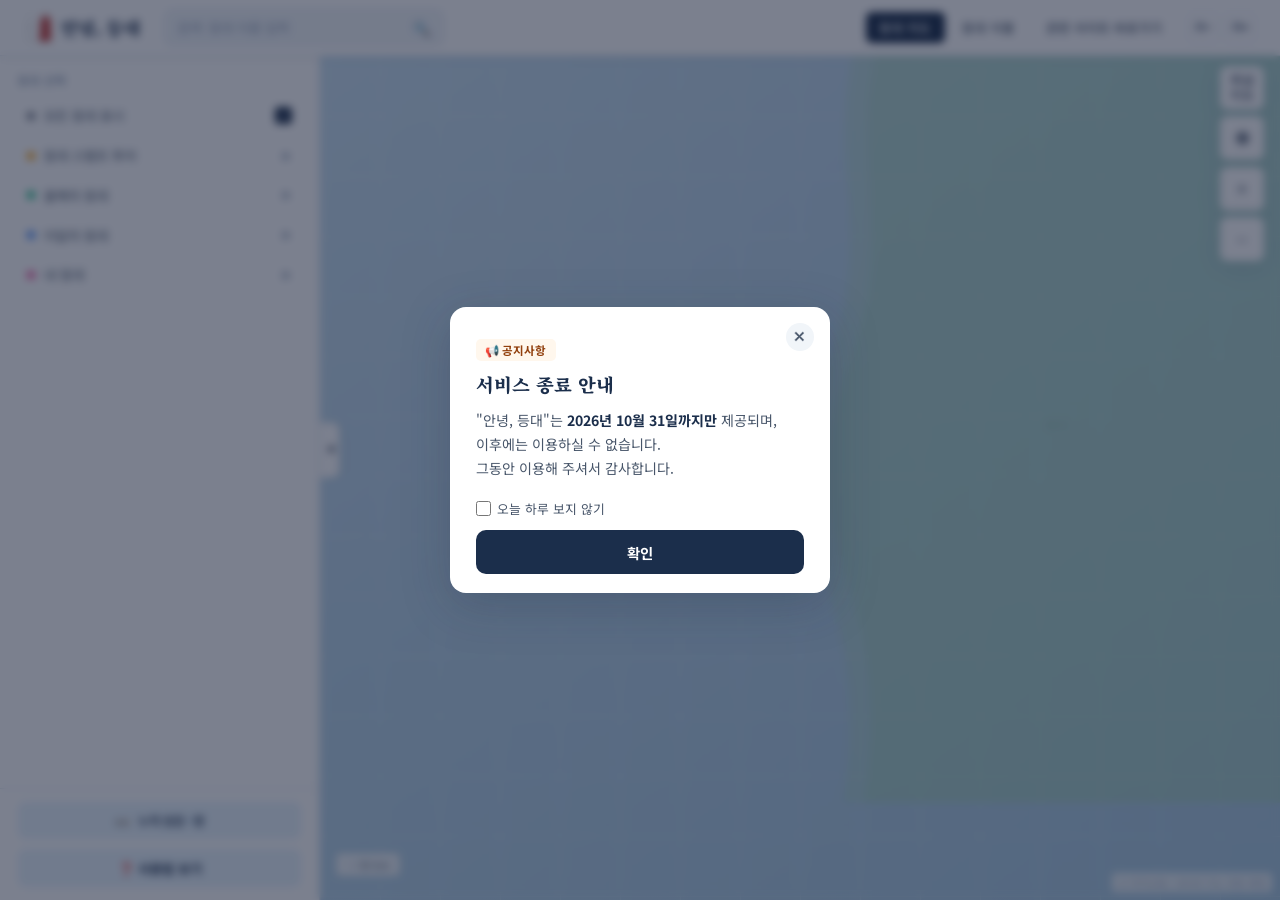
==== commit a9162d37: "Update index.html" ====
--- a/index.html
+++ b/index.html
@@ -1,6 +1,9 @@
 <!DOCTYPE html>
 <html lang="ko">
 <head>
+  <meta name="description" content="전국의 등대 정보를 한눈에 확인하고, 여행 준비부터 등대 탐방까지 한 번에 할 수 있는 해양관광 플랫폼 안녕, 등대">
+  <meta 
+name="naver-site-verification" content="dfbb55e62986dc5dab9dadb1bd87322daa2180a9" />
 <meta charset="UTF-8">
 <meta name="viewport" content="width=device-width, initial-scale=1.0">
 <title>안녕, 등대</title>
@@ -16,6 +19,15 @@
 <script src="stamp_data.js"></script>
 <script src="year_data.js"></script> 
 <script src="monthly_lighthouse.js"></script>
+
+<!-- Google tag (gtag.js) -->
+<script async src="https://www.googletagmanager.com/gtag/js?id=G-DDMBTEH919"></script>
+<script>
+  window.dataLayer = window.dataLayer || [];
+  function gtag(){dataLayer.push(arguments);}
+  gtag('js', new Date());
+  gtag('config', 'G-DDMBTEH919');
+</script>
 </head>
 <body>
 
@@ -85,6 +97,24 @@
       </div>
       </div>
     </div>
+   </div>
+</div>
+
+<!-- 공지사항 팝업 -->
+<div id="notice-overlay">
+  <div id="notice-card">
+    <button id="notice-close">✕</button>
+    <span class="notice-badge">📢 공지사항</span>
+    <div class="notice-title">서비스 종료 안내</div>
+    <div class="notice-text">
+      "안녕, 등대"는 <strong>2026년 10월 31일까지만</strong> 제공되며, 이후에는 이용하실 수 없습니다.<br>
+      그동안 이용해 주셔서 감사합니다.
+    </div>
+    <label class="notice-today-row">
+      <input type="checkbox" id="notice-today-checkbox">
+      오늘 하루 보지 않기
+    </label>
+    <button id="notice-confirm">확인</button>
   </div>
 </div>
 
@@ -1468,7 +1498,16 @@
 // ════════════════════════════════════════
 async function loadLighthouseData(map) {
   try {
-    const data = [...LIGHTHOUSE_DATA, ...LIGHTHOUSE_CUSTOM_DATA];
+        let remote = [];
+    try {
+      const res = await fetch("https://lighthouse-weather-test.ehdgml5032.workers.dev/lighthouses");
+      if (!res.ok) throw new Error(`HTTP ${res.status}`);
+      remote = await res.json();
+    } catch (e) {
+      console.warn("원격 등대 데이터 로드 실패, 기존 파일 사용:", e);
+    }
+    const base = remote.length > 0 ? remote : LIGHTHOUSE_DATA;
+    const data = [...base, ...LIGHTHOUSE_CUSTOM_DATA];
     console.log(`✅ 등대 ${data.length}개 로드 완료`);
 
     const clusterer = new kakao.maps.MarkerClusterer({
@@ -1989,6 +2028,32 @@
 </script>
 
 <script>
+// ── 공지사항 팝업 ──
+(function() {
+  const KEY = 'lh-notice-hidden-date';
+  const today = new Date().toISOString().slice(0, 10);
+  const overlay = document.getElementById('notice-overlay');
+
+  function closeNotice() {
+    if (document.getElementById('notice-today-checkbox').checked) {
+      try { localStorage.setItem(KEY, today); } catch (e) {}
+    }
+    overlay.classList.remove('visible');
+    // 공지를 닫은 뒤, 아직 안 봤다면 튜토리얼 시작
+    if (window.startTutorialIfNeeded) window.startTutorialIfNeeded();
+  }
+
+  document.getElementById('notice-close').addEventListener('click', closeNotice);
+  document.getElementById('notice-confirm').addEventListener('click', closeNotice);
+  overlay.addEventListener('click', e => { if (e.target === overlay) closeNotice(); });
+
+  let hiddenToday = false;
+  try { hiddenToday = localStorage.getItem(KEY) === today; } catch (e) {}
+  if (!hiddenToday) overlay.classList.add('visible');
+})();
+</script>
+
+<script>
 const TUTORIAL_STEPS = [
   { target: null, img: 'tutorial-mascot-1.png',
     text: '안녕! 나는 아기문어야.<br>사이트 이용법을 소개할게.' },
@@ -2275,8 +2340,14 @@
 });
 
 // 처음 방문(또는 "다시 보지 않기" 안 누른 사용자)이면 자동으로 사용법 띄우기
-if (!localStorage.getItem('lh-tutorial-dismissed')) {
-  openTutorial();
+// 단, 공지사항 팝업이 떠 있으면 공지를 닫은 뒤에 시작한다
+window.startTutorialIfNeeded = function() {
+  if (!localStorage.getItem('lh-tutorial-dismissed')) {
+    openTutorial();
+  }
+};
+if (!document.getElementById('notice-overlay').classList.contains('visible')) {
+  window.startTutorialIfNeeded();
 }
 </script>
 <!-- Cloudflare Web Analytics --><script defer src='https://static.cloudflareinsights.com/beacon.min.js' data-cf-beacon='{"token": "09f6da4e2c634c26b59fe1707086bf54"}'></script><!-- End Cloudflare Web Analytics -->
@@ -2314,9 +2385,17 @@
 
 // ── 방문자 카운터 ──
 (function() {
-  fetch('https://lighthouse-weather.ehdgml5032.workers.dev/visit')
+  const KEY = 'lh-visit-counted';
+  const alreadyCounted = sessionStorage.getItem(KEY);
+
+  const url = alreadyCounted
+    ? 'https://lighthouse-weather.ehdgml5032.workers.dev/visit-count'  // 숫자만 조회, 카운트 안 올림
+    : 'https://lighthouse-weather.ehdgml5032.workers.dev/visit';       // 실제로 +1
+
+  fetch(url)
     .then(res => res.json())
     .then(data => {
+      if (!alreadyCounted) sessionStorage.setItem(KEY, '1');
       if (!data.count) return;
       const el1 = document.getElementById('visit-count-num');
       const el2 = document.getElementById('visit-count-num-modal');
@@ -2327,4 +2406,4 @@
 })();
 </script>
 </body>
-</html>+</html>
--- a/style.css
+++ b/style.css
@@ -2344,4 +2344,68 @@
   border-top: none;
   padding-top: 0;
   margin-top: 1.3rem;
-}+}
+
+/* ── 공지사항 팝업 ── */
+#notice-overlay {
+  display: none;
+  position: fixed; inset: 0; z-index: 9500;
+  background: rgba(15,25,50,.55);
+  backdrop-filter: blur(4px);
+  align-items: center; justify-content: center;
+}
+#notice-overlay.visible { display: flex; }
+#notice-card {
+  background: var(--white);
+  border-radius: 16px;
+  padding: 1.8rem 1.6rem 1.2rem;
+  width: 380px;
+  max-width: 90vw;
+  box-shadow: 0 12px 48px rgba(27,46,75,.25);
+  position: relative;
+  animation: popup-in .22s cubic-bezier(.34,1.56,.64,1) both;
+}
+#notice-close {
+  position: absolute; top: 1rem; right: 1rem;
+  width: 28px; height: 28px; border-radius: 50%;
+  background: var(--gray1); border: none;
+  font-size: .85rem; color: var(--gray4);
+  cursor: pointer;
+}
+#notice-close:hover { background: var(--gray2); }
+.notice-badge {
+  display: inline-block;
+  font-size: .72rem; font-weight: 700;
+  padding: .2rem .6rem; border-radius: 5px;
+  background: #fff7ed; color: #92400e;
+  margin-bottom: .7rem;
+}
+.notice-title {
+  font-family: var(--font-serif);
+  font-size: 1.15rem; font-weight: 900;
+  color: var(--navy);
+  line-height: 1.4;
+  margin-bottom: .7rem;
+}
+.notice-text {
+  font-size: .88rem; color: var(--gray4);
+  line-height: 1.7;
+  margin-bottom: 1.1rem;
+}
+.notice-text strong { color: var(--navy); }
+.notice-today-row {
+  display: flex; align-items: center; gap: 6px;
+  font-size: .8rem; color: var(--gray4);
+  cursor: pointer; user-select: none;
+  margin-bottom: .8rem;
+}
+.notice-today-row input { width: 15px; height: 15px; cursor: pointer; }
+#notice-confirm {
+  width: 100%; padding: .7rem;
+  background: var(--navy); color: var(--white);
+  border: none; border-radius: 10px;
+  font-family: var(--font-sans);
+  font-size: .9rem; font-weight: 700;
+  cursor: pointer;
+}
+#notice-confirm:hover { background: var(--ocean); }
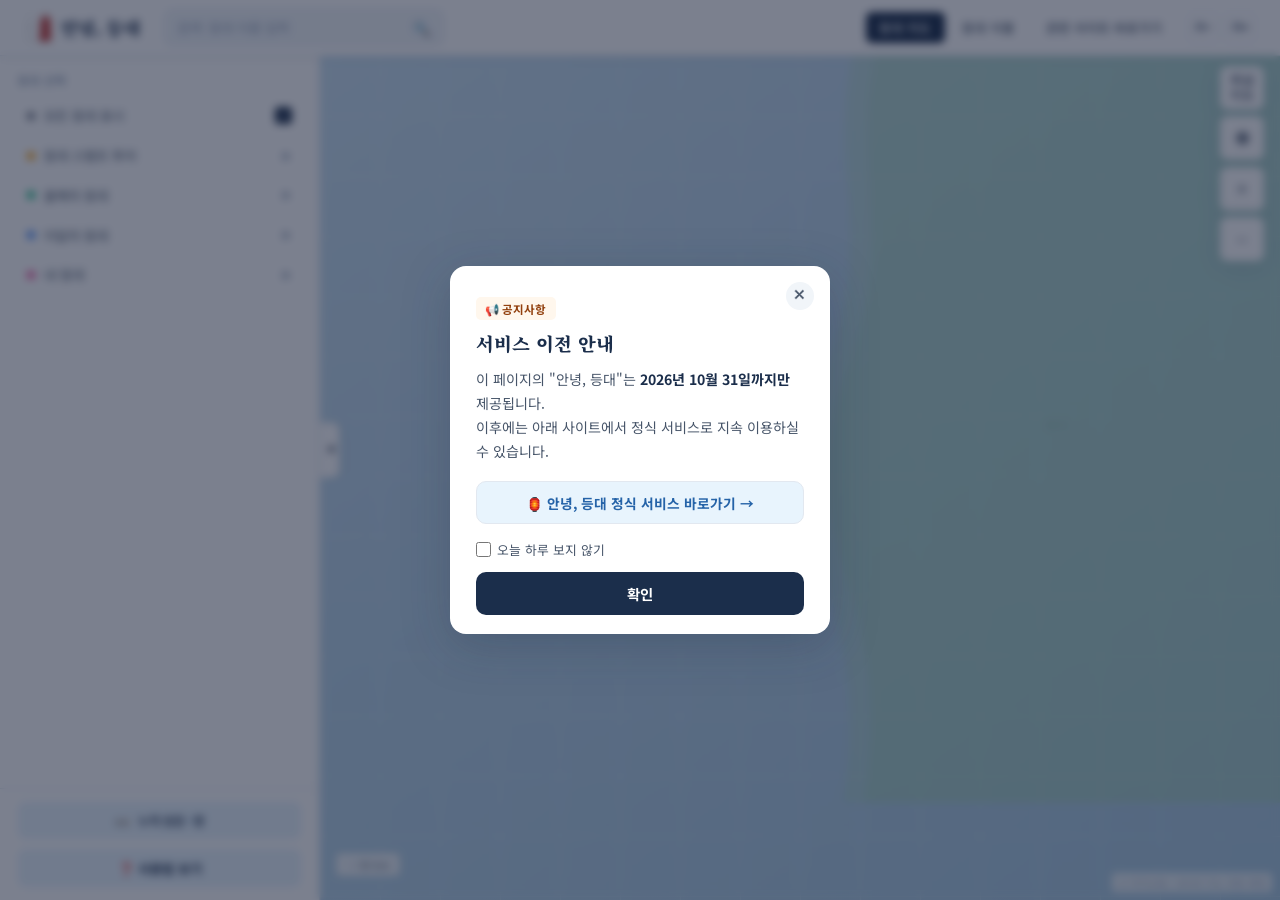
==== commit 47a253c0: "Update index.html" ====
--- a/index.html
+++ b/index.html
@@ -105,11 +105,14 @@
   <div id="notice-card">
     <button id="notice-close">✕</button>
     <span class="notice-badge">📢 공지사항</span>
-    <div class="notice-title">서비스 종료 안내</div>
+       <div class="notice-title">서비스 이전 안내</div>
     <div class="notice-text">
-      "안녕, 등대"는 <strong>2026년 10월 31일까지만</strong> 제공되며, 이후에는 이용하실 수 없습니다.<br>
-      그동안 이용해 주셔서 감사합니다.
+      이 페이지의 "안녕, 등대"는 <strong>2026년 10월 31일까지만</strong> 제공됩니다.<br>
+      이후에는 아래 사이트에서 정식 서비스로 지속 이용하실 수 있습니다.
     </div>
+    <a class="notice-link" href="https://새사이트주소" target="_blank" rel="noopener">
+      🏮 안녕, 등대 정식 서비스 바로가기 →
+    </a>
     <label class="notice-today-row">
       <input type="checkbox" id="notice-today-checkbox">
       오늘 하루 보지 않기
--- a/style.css
+++ b/style.css
@@ -2409,3 +2409,18 @@
   cursor: pointer;
 }
 #notice-confirm:hover { background: var(--ocean); }
+
+.notice-link {
+  display: block;
+  text-align: center;
+  padding: .65rem .8rem;
+  margin-bottom: 1rem;
+  background: var(--sky);
+  color: var(--ocean);
+  border: 1px solid var(--gray2);
+  border-radius: 10px;
+  font-size: .86rem; font-weight: 700;
+  text-decoration: none;
+  transition: background .15s, color .15s;
+}
+.notice-link:hover { background: var(--ocean); color: var(--white); }
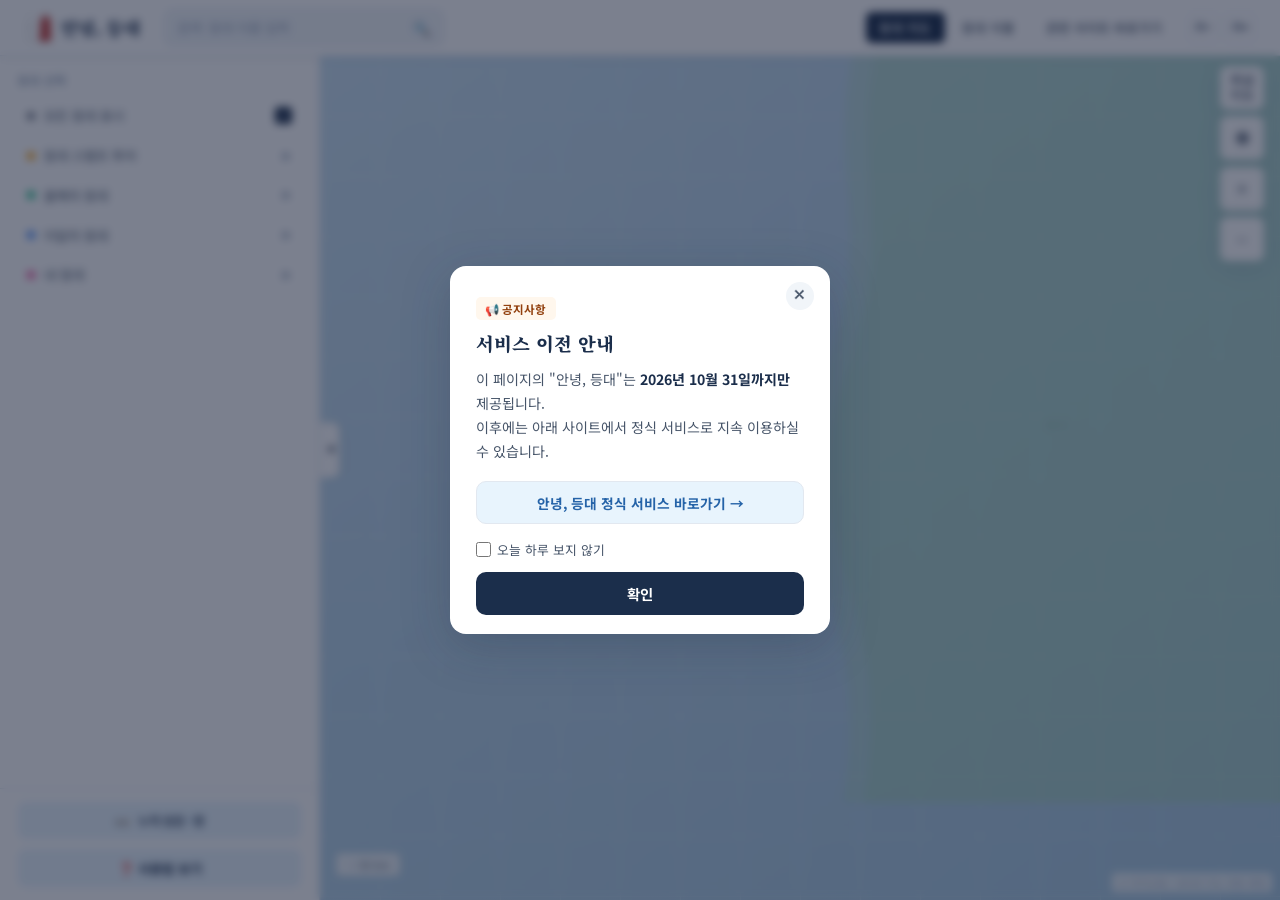
==== commit 2d85f7e6: "Update index.html" ====
--- a/index.html
+++ b/index.html
@@ -110,8 +110,8 @@
       이 페이지의 "안녕, 등대"는 <strong>2026년 10월 31일까지만</strong> 제공됩니다.<br>
       이후에는 아래 사이트에서 정식 서비스로 지속 이용하실 수 있습니다.
     </div>
-    <a class="notice-link" href="https://새사이트주소" target="_blank" rel="noopener">
-      🏮 안녕, 등대 정식 서비스 바로가기 →
+    <a class="notice-link" href="https://https://www.lighthouse-museum.or.kr/sea/hellolighthouse/" target="_blank" rel="noopener">
+       안녕, 등대 정식 서비스 바로가기 →
     </a>
     <label class="notice-today-row">
       <input type="checkbox" id="notice-today-checkbox">
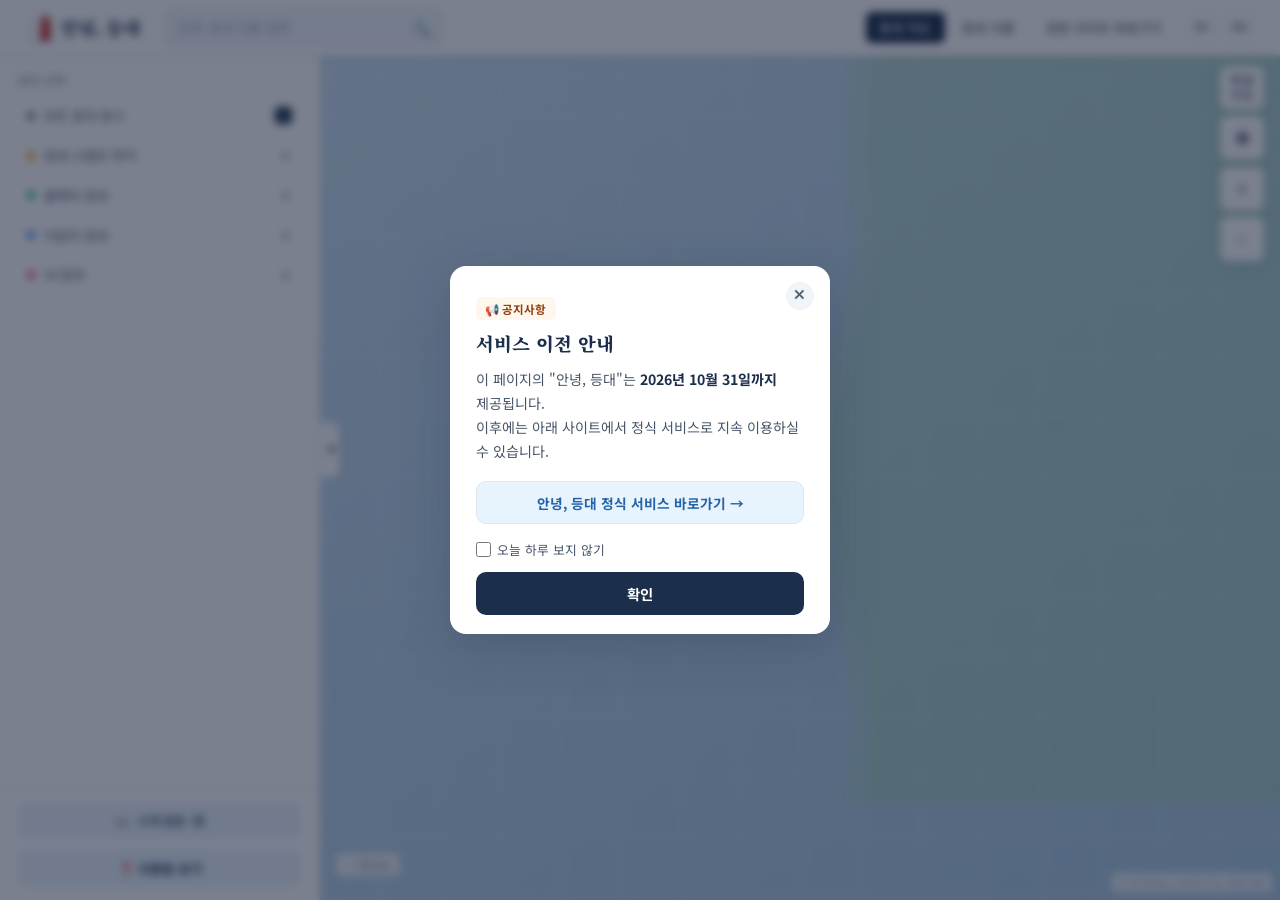
==== commit 9970fd3a: "Update index.html" ====
--- a/index.html
+++ b/index.html
@@ -107,10 +107,10 @@
     <span class="notice-badge">📢 공지사항</span>
        <div class="notice-title">서비스 이전 안내</div>
     <div class="notice-text">
-      이 페이지의 "안녕, 등대"는 <strong>2026년 10월 31일까지만</strong> 제공됩니다.<br>
+      이 페이지의 "안녕, 등대"는 <strong>2026년 10월 31일까지</strong> 제공됩니다.<br>
       이후에는 아래 사이트에서 정식 서비스로 지속 이용하실 수 있습니다.
     </div>
-    <a class="notice-link" href="https://https://www.lighthouse-museum.or.kr/sea/hellolighthouse/" target="_blank" rel="noopener">
+    <a class="notice-link" href="https://www.lighthouse-museum.or.kr/sea/hellolighthouse/" target="_blank" rel="noopener">
        안녕, 등대 정식 서비스 바로가기 →
     </a>
     <label class="notice-today-row">
